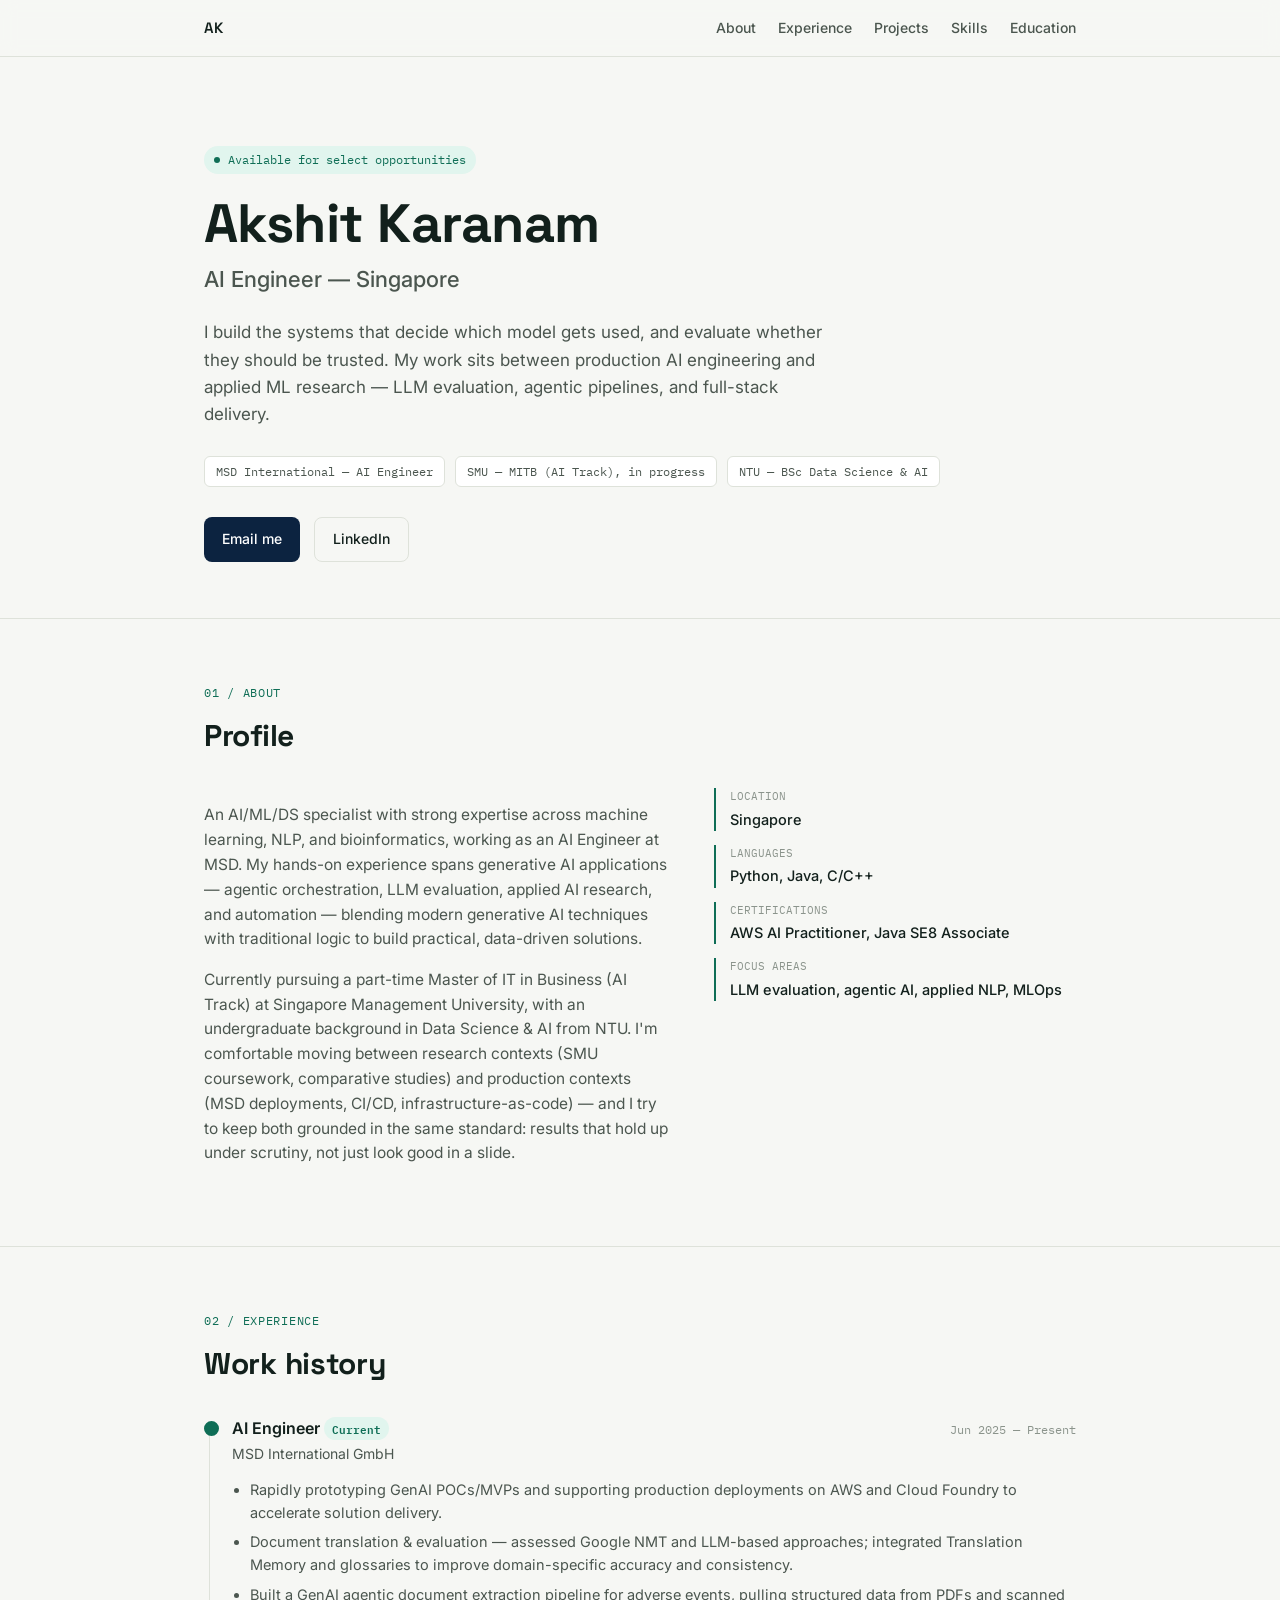
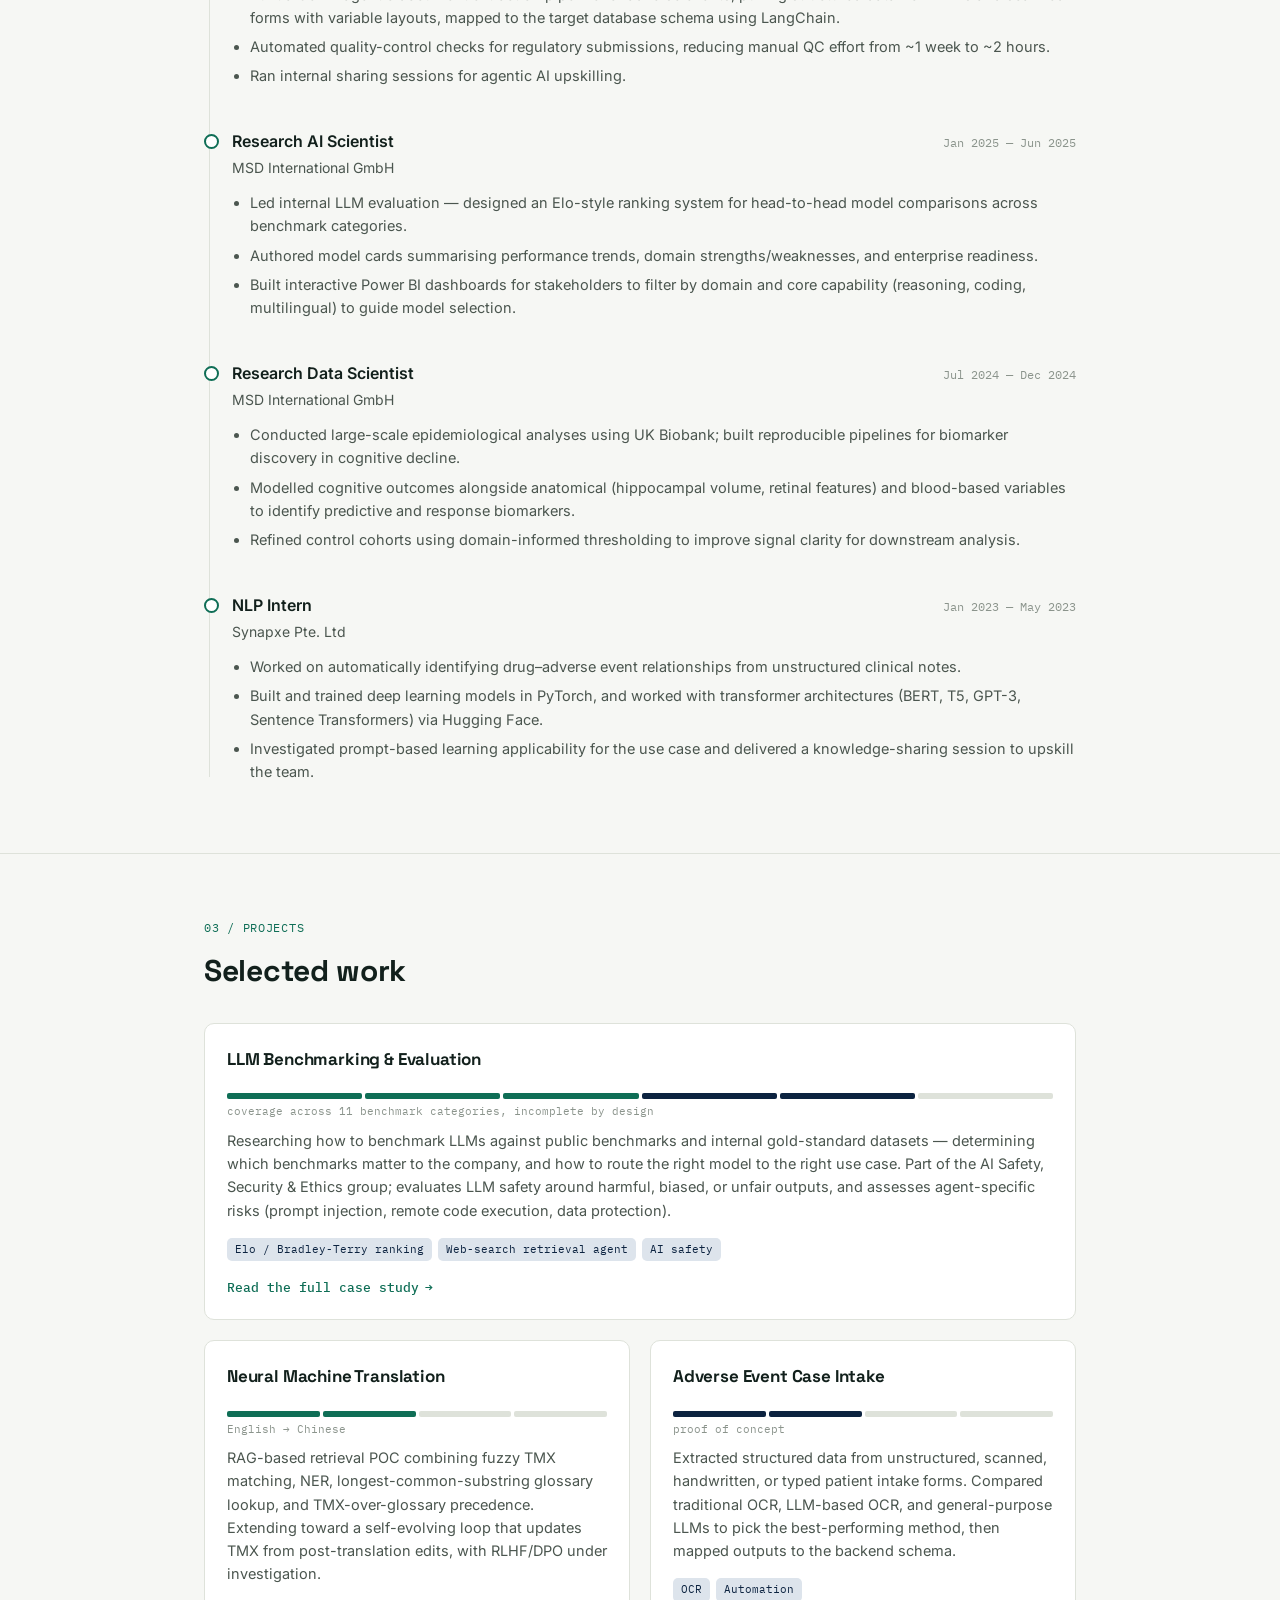
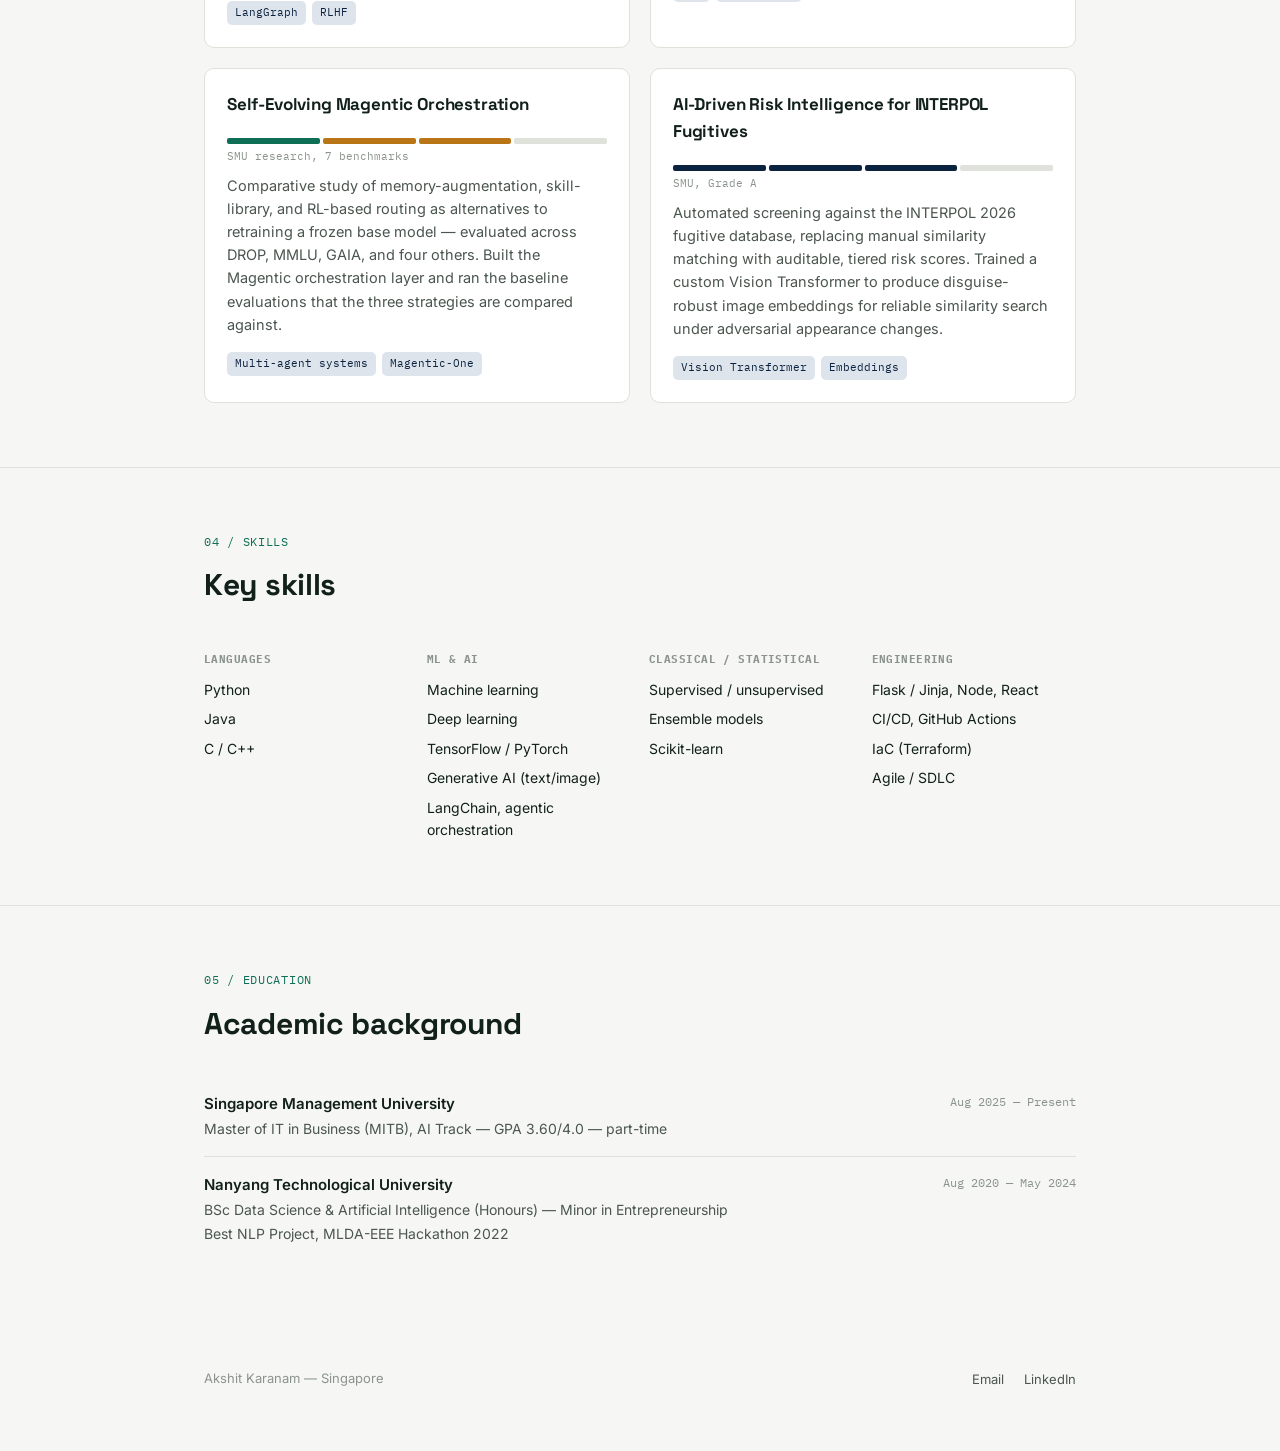
==== index.html @ f37cf17a "Add portfolio site with modular CSS structure Split shared/page-specific styles into css/base.css, c" ====
<!DOCTYPE html>
<html lang="en">
<head>
<meta charset="UTF-8">
<meta name="viewport" content="width=device-width, initial-scale=1.0">
<title>Akshit Karanam — AI Engineer</title>
<link rel="preconnect" href="https://fonts.googleapis.com">
<link rel="preconnect" href="https://fonts.gstatic.com" crossorigin>
<link href="https://fonts.googleapis.com/css2?family=Space+Grotesk:wght@400;500;600;700&family=Inter:wght@400;500;600&family=IBM+Plex+Mono:wght@400;500&display=swap" rel="stylesheet">
<link rel="stylesheet" href="css/base.css">
<link rel="stylesheet" href="css/home.css">
</head>
<body>

<nav>
  <div class="wrap">
    <a class="brand" href="index.html">AK</a>
    <ul class="navlinks">
      <li><a href="#about">About</a></li>
      <li><a href="#experience">Experience</a></li>
      <li><a href="#projects">Projects</a></li>
      <li><a href="#skills">Skills</a></li>
      <li><a href="#education">Education</a></li>
    </ul>
  </div>
</nav>

<header class="hero">
  <div class="wrap">
    <div class="eyebrow"><span class="dot"></span>Available for select opportunities</div>
    <h1 class="name">Akshit Karanam</h1>
    <div class="role">AI Engineer — Singapore</div>
    <p class="thesis">I build the systems that decide which model gets used, and evaluate whether they should be trusted. My work sits between production AI engineering and applied ML research — LLM evaluation, agentic pipelines, and full-stack delivery.</p>
    <div class="hero-meta">
      <span class="chip">MSD International — AI Engineer</span>
      <span class="chip">SMU — MITB (AI Track), in progress</span>
      <span class="chip">NTU — BSc Data Science &amp; AI</span>
    </div>
    <div class="hero-links">
      <a class="btn btn-primary" href="mailto:akshit.karanam99@gmail.com">Email me</a>
      <a class="btn btn-ghost" href="https://linkedin.com/in/akshit-karanam-992b311b0" target="_blank" rel="noopener">LinkedIn</a>
    </div>
  </div>
</header>

<section id="about">
  <div class="wrap">
    <div class="kicker">01 / About</div>
    <h2 class="section-title">Profile</h2>
    <div class="about-grid">
      <div class="about-body">
        <p>An AI/ML/DS specialist with strong expertise across machine learning, NLP, and bioinformatics, working as an AI Engineer at MSD. My hands-on experience spans generative AI applications — agentic orchestration, LLM evaluation, applied AI research, and automation — blending modern generative AI techniques with traditional logic to build practical, data-driven solutions.</p>
        <p>Currently pursuing a part-time Master of IT in Business (AI Track) at Singapore Management University, with an undergraduate background in Data Science &amp; AI from NTU. I'm comfortable moving between research contexts (SMU coursework, comparative studies) and production contexts (MSD deployments, CI/CD, infrastructure-as-code) — and I try to keep both grounded in the same standard: results that hold up under scrutiny, not just look good in a slide.</p>
      </div>
      <div class="fact-list">
        <div class="fact"><div class="k">Location</div><div class="v">Singapore</div></div>
        <div class="fact"><div class="k">Languages</div><div class="v">Python, Java, C/C++</div></div>
        <div class="fact"><div class="k">Certifications</div><div class="v">AWS AI Practitioner, Java SE8 Associate</div></div>
        <div class="fact"><div class="k">Focus areas</div><div class="v">LLM evaluation, agentic AI, applied NLP, MLOps</div></div>
      </div>
    </div>
  </div>
</section>

<section id="experience">
  <div class="wrap">
    <div class="kicker">02 / Experience</div>
    <h2 class="section-title">Work history</h2>
    <div class="timeline">

      <div class="tl-item current">
        <div class="tl-head">
          <div class="tl-role">AI Engineer <span class="badge-current">Current</span></div>
          <div class="tl-date">Jun 2025 — Present</div>
        </div>
        <div class="tl-org">MSD International GmbH</div>
        <ul class="tl-list">
          <li>Rapidly prototyping GenAI POCs/MVPs and supporting production deployments on AWS and Cloud Foundry to accelerate solution delivery.</li>
          <li>Document translation &amp; evaluation — assessed Google NMT and LLM-based approaches; integrated Translation Memory and glossaries to improve domain-specific accuracy and consistency.</li>
          <li>Built a GenAI agentic document extraction pipeline for adverse events, pulling structured data from PDFs and scanned forms with variable layouts, mapped to the target database schema using LangChain.</li>
          <li>Automated quality-control checks for regulatory submissions, reducing manual QC effort from ~1 week to ~2 hours.</li>
          <li>Ran internal sharing sessions for agentic AI upskilling.</li>
        </ul>
      </div>

      <div class="tl-item">
        <div class="tl-head">
          <div class="tl-role">Research AI Scientist</div>
          <div class="tl-date">Jan 2025 — Jun 2025</div>
        </div>
        <div class="tl-org">MSD International GmbH</div>
        <ul class="tl-list">
          <li>Led internal LLM evaluation — designed an Elo-style ranking system for head-to-head model comparisons across benchmark categories.</li>
          <li>Authored model cards summarising performance trends, domain strengths/weaknesses, and enterprise readiness.</li>
          <li>Built interactive Power BI dashboards for stakeholders to filter by domain and core capability (reasoning, coding, multilingual) to guide model selection.</li>
        </ul>
      </div>

      <div class="tl-item">
        <div class="tl-head">
          <div class="tl-role">Research Data Scientist</div>
          <div class="tl-date">Jul 2024 — Dec 2024</div>
        </div>
        <div class="tl-org">MSD International GmbH</div>
        <ul class="tl-list">
          <li>Conducted large-scale epidemiological analyses using UK Biobank; built reproducible pipelines for biomarker discovery in cognitive decline.</li>
          <li>Modelled cognitive outcomes alongside anatomical (hippocampal volume, retinal features) and blood-based variables to identify predictive and response biomarkers.</li>
          <li>Refined control cohorts using domain-informed thresholding to improve signal clarity for downstream analysis.</li>
        </ul>
      </div>

      <div class="tl-item">
        <div class="tl-head">
          <div class="tl-role">NLP Intern</div>
          <div class="tl-date">Jan 2023 — May 2023</div>
        </div>
        <div class="tl-org">Synapxe Pte. Ltd</div>
        <ul class="tl-list">
          <li>Worked on automatically identifying drug–adverse event relationships from unstructured clinical notes.</li>
          <li>Built and trained deep learning models in PyTorch, and worked with transformer architectures (BERT, T5, GPT-3, Sentence Transformers) via Hugging Face.</li>
          <li>Investigated prompt-based learning applicability for the use case and delivered a knowledge-sharing session to upskill the team.</li>
        </ul>
      </div>

    </div>
  </div>
</section>

<section id="projects">
  <div class="wrap">
    <div class="kicker">03 / Projects</div>
    <h2 class="section-title">Selected work</h2>
    <div class="proj-grid">

      <div class="card wide">
        <h3>LLM Benchmarking &amp; Evaluation</h3>
        <div class="cov"><span class="f-teal"></span><span class="f-teal"></span><span class="f-teal"></span><span class="f-navy"></span><span class="f-navy"></span><span></span></div>
        <div class="cov-label">coverage across 11 benchmark categories, incomplete by design</div>
        <p>Researching how to benchmark LLMs against public benchmarks and internal gold-standard datasets — determining which benchmarks matter to the company, and how to route the right model to the right use case. Part of the AI Safety, Security &amp; Ethics group; evaluates LLM safety around harmful, biased, or unfair outputs, and assesses agent-specific risks (prompt injection, remote code execution, data protection).</p>
        <div class="tag-row">
          <span class="tag">Elo / Bradley-Terry ranking</span>
          <span class="tag">Web-search retrieval agent</span>
          <span class="tag">AI safety</span>
        </div>
        <a class="card-link" href="projects/llm-benchmarking-evaluation.html">Read the full case study <span class="arrow">→</span></a>
      </div>

      <div class="card">
        <h3>Neural Machine Translation</h3>
        <div class="cov"><span class="f-teal"></span><span class="f-teal"></span><span></span><span></span></div>
        <div class="cov-label">English → Chinese</div>
        <p>RAG-based retrieval POC combining fuzzy TMX matching, NER, longest-common-substring glossary lookup, and TMX-over-glossary precedence. Extending toward a self-evolving loop that updates TMX from post-translation edits, with RLHF/DPO under investigation.</p>
        <div class="tag-row"><span class="tag">LangGraph</span><span class="tag">RLHF</span></div>
      </div>

      <div class="card">
        <h3>Adverse Event Case Intake</h3>
        <div class="cov"><span class="f-navy"></span><span class="f-navy"></span><span></span><span></span></div>
        <div class="cov-label">proof of concept</div>
        <p>Extracted structured data from unstructured, scanned, handwritten, or typed patient intake forms. Compared traditional OCR, LLM-based OCR, and general-purpose LLMs to pick the best-performing method, then mapped outputs to the backend schema.</p>
        <div class="tag-row"><span class="tag">OCR</span><span class="tag">Automation</span></div>
      </div>

      <div class="card">
        <h3>Self-Evolving Magentic Orchestration</h3>
        <div class="cov"><span class="f-teal"></span><span class="f-amber"></span><span class="f-amber"></span><span></span></div>
        <div class="cov-label">SMU research, 7 benchmarks</div>
        <p>Comparative study of memory-augmentation, skill-library, and RL-based routing as alternatives to retraining a frozen base model — evaluated across DROP, MMLU, GAIA, and four others. Built the Magentic orchestration layer and ran the baseline evaluations that the three strategies are compared against.</p>
        <div class="tag-row"><span class="tag">Multi-agent systems</span><span class="tag">Magentic-One</span></div>
      </div>

      <div class="card">
        <h3>AI-Driven Risk Intelligence for INTERPOL Fugitives</h3>
        <div class="cov"><span class="f-navy"></span><span class="f-navy"></span><span class="f-navy"></span><span></span></div>
        <div class="cov-label">SMU, Grade A</div>
        <p>Automated screening against the INTERPOL 2026 fugitive database, replacing manual similarity matching with auditable, tiered risk scores. Trained a custom Vision Transformer to produce disguise-robust image embeddings for reliable similarity search under adversarial appearance changes.</p>
        <div class="tag-row"><span class="tag">Vision Transformer</span><span class="tag">Embeddings</span></div>
      </div>

    </div>
  </div>
</section>

<section id="skills">
  <div class="wrap">
    <div class="kicker">04 / Skills</div>
    <h2 class="section-title">Key skills</h2>
    <div class="skill-cols">
      <div class="skill-col">
        <h4>Languages</h4>
        <ul><li>Python</li><li>Java</li><li>C / C++</li></ul>
      </div>
      <div class="skill-col">
        <h4>ML &amp; AI</h4>
        <ul><li>Machine learning</li><li>Deep learning</li><li>TensorFlow / PyTorch</li><li>Generative AI (text/image)</li><li>LangChain, agentic orchestration</li></ul>
      </div>
      <div class="skill-col">
        <h4>Classical / statistical</h4>
        <ul><li>Supervised / unsupervised</li><li>Ensemble models</li><li>Scikit-learn</li></ul>
      </div>
      <div class="skill-col">
        <h4>Engineering</h4>
        <ul><li>Flask / Jinja, Node, React</li><li>CI/CD, GitHub Actions</li><li>IaC (Terraform)</li><li>Agile / SDLC</li></ul>
      </div>
    </div>
  </div>
</section>

<section id="education">
  <div class="wrap">
    <div class="kicker">05 / Education</div>
    <h2 class="section-title">Academic background</h2>
    <div class="edu-item">
      <div>
        <div class="edu-name">Singapore Management University</div>
        <div class="edu-sub">Master of IT in Business (MITB), AI Track — GPA 3.60/4.0 — part-time</div>
      </div>
      <div class="edu-date">Aug 2025 — Present</div>
    </div>
    <div class="edu-item">
      <div>
        <div class="edu-name">Nanyang Technological University</div>
        <div class="edu-sub">BSc Data Science &amp; Artificial Intelligence (Honours) — Minor in Entrepreneurship</div>
        <div class="edu-sub">Best NLP Project, MLDA-EEE Hackathon 2022</div>
      </div>
      <div class="edu-date">Aug 2020 — May 2024</div>
    </div>
  </div>
</section>

<footer>
  <div class="wrap">
    <p>Akshit Karanam — Singapore</p>
    <div>
      <a href="mailto:akshit.karanam99@gmail.com">Email</a>
      <a href="https://linkedin.com/in/akshit-karanam-992b311b0" target="_blank" rel="noopener">LinkedIn</a>
    </div>
  </div>
</footer>

</body>
</html>
---- css/base.css ----
/* Design tokens + primitives shared by every page. Page-specific layout
   (hero, timeline, project sections, etc.) lives in home.css / project.css. */

:root{
  --bg:#F6F7F4;
  --surface:#FFFFFF;
  --ink:#12201C;
  --ink-soft:#4B564F;
  --ink-faint:#8B948C;
  --line:#DEE2DA;
  --teal:#0F6E56;
  --teal-dim:#E1F5EE;
  --navy:#0C2340;
  --navy-dim:#DDE4EC;
  --amber:#BA7517;
  --amber-dim:#FAEEDA;
  --coral:#D85A30;
  --radius:10px;
  --maxw:920px;
}

*{box-sizing:border-box;}
html{scroll-behavior:smooth;}
body{
  margin:0;
  background:var(--bg);
  color:var(--ink);
  font-family:'Inter',sans-serif;
  font-size:16px;
  line-height:1.6;
  -webkit-font-smoothing:antialiased;
}
a{color:var(--teal);}
h1,h2,h3{font-family:'Space Grotesk',sans-serif;margin:0;letter-spacing:-0.01em;}
.mono{font-family:'IBM Plex Mono',monospace;}
.wrap{max-width:var(--maxw);margin:0 auto;padding:0 24px;}

/* NAV (shared chrome; page-specific nav content sits in home.css/project.css) */
nav{
  position:sticky;top:0;z-index:20;
  background:rgba(246,247,244,0.88);
  backdrop-filter:blur(8px);
  border-bottom:1px solid var(--line);
}
nav .wrap{display:flex;align-items:center;justify-content:space-between;height:56px;}
nav .brand{font-family:'Space Grotesk';font-weight:600;font-size:15px;text-decoration:none;color:var(--ink);}

.chip{
  font-family:'IBM Plex Mono';font-size:12px;color:var(--ink-soft);
  border:1px solid var(--line);padding:5px 11px;border-radius:6px;background:var(--surface);
}

/* SIGNATURE: coverage bar, used on the home project cards and case-study heroes */
.cov{display:flex;gap:3px;margin:14px 0 4px;}
.cov span{height:6px;flex:1;border-radius:2px;background:var(--line);}
.cov span.f-teal{background:var(--teal);}
.cov span.f-navy{background:var(--navy);}
.cov span.f-amber{background:var(--amber);}
.cov-label{font-family:'IBM Plex Mono';font-size:11px;color:var(--ink-faint);}

.kicker{
  font-family:'IBM Plex Mono';font-size:12px;color:var(--teal);
  text-transform:uppercase;letter-spacing:0.06em;margin-bottom:10px;
  display:flex;align-items:center;gap:8px;
}
.kicker .dot{width:6px;height:6px;border-radius:50%;background:var(--teal);}

section{padding:64px 0;border-top:1px solid var(--line);scroll-margin-top:70px;}
h2.section-title{font-size:clamp(24px,3.4vw,30px);margin-bottom:28px;}

.tag-row{display:flex;flex-wrap:wrap;gap:6px;margin-top:16px;}
.tag{
  font-family:'IBM Plex Mono';font-size:11px;color:var(--navy);background:var(--navy-dim);
  padding:3px 8px;border-radius:5px;
}

footer{padding:40px 0 60px;}
footer .wrap{display:flex;justify-content:space-between;align-items:center;flex-wrap:wrap;gap:12px;}
footer p{color:var(--ink-faint);font-size:13px;margin:0;}
footer a{color:var(--ink-soft);text-decoration:none;font-size:13px;}
footer a:hover{color:var(--teal);}
---- css/home.css ----
/* Home page only. Shared tokens/primitives (nav chrome, .cov, .kicker,
   .tag, section, footer) live in base.css. */

nav ul{list-style:none;display:flex;gap:22px;margin:0;padding:0;}
nav a{color:var(--ink-soft);text-decoration:none;font-size:14px;font-weight:500;}
nav a:hover{color:var(--teal);}
nav .navlinks{display:flex;}
@media (max-width:640px){ nav .navlinks{display:none;} }

/* HERO */
header.hero{padding:88px 0 56px;}
.eyebrow{
  display:inline-flex;align-items:center;gap:8px;
  font-family:'IBM Plex Mono';font-size:12px;color:var(--teal);
  background:var(--teal-dim);padding:4px 10px;border-radius:20px;
  margin-bottom:22px;
}
.eyebrow .dot{width:6px;height:6px;border-radius:50%;background:var(--teal);}
h1.name{font-size:clamp(36px,6vw,54px);font-weight:700;line-height:1.05;}
.role{font-size:clamp(18px,2.4vw,22px);color:var(--ink-soft);font-weight:500;margin-top:10px;}
.thesis{max-width:640px;font-size:17px;color:var(--ink-soft);margin-top:22px;}
.hero-meta{display:flex;flex-wrap:wrap;gap:10px;margin-top:28px;}
.hero-links{margin-top:30px;display:flex;gap:14px;flex-wrap:wrap;}
.btn{
  font-size:14px;font-weight:500;text-decoration:none;
  padding:10px 18px;border-radius:8px;display:inline-flex;align-items:center;gap:6px;
}
.btn-primary{background:var(--navy);color:#fff;}
.btn-primary:hover{background:#08182b;}
.btn-ghost{border:1px solid var(--line);color:var(--ink);}
.btn-ghost:hover{border-color:var(--teal);color:var(--teal);}

/* ABOUT */
.about-grid{display:grid;grid-template-columns:1.3fr 1fr;gap:40px;}
@media (max-width:720px){ .about-grid{grid-template-columns:1fr;} }
.about-body p{color:var(--ink-soft);font-size:15.5px;}
.fact-list{display:flex;flex-direction:column;gap:14px;}
.fact{border-left:2px solid var(--teal);padding-left:14px;}
.fact .k{font-family:'IBM Plex Mono';font-size:11px;color:var(--ink-faint);text-transform:uppercase;}
.fact .v{font-size:14.5px;font-weight:500;margin-top:2px;}

/* EXPERIENCE TIMELINE */
.timeline{position:relative;padding-left:28px;}
.timeline::before{
  content:'';position:absolute;left:5px;top:6px;bottom:6px;width:1px;background:var(--line);
}
.tl-item{position:relative;padding-bottom:36px;}
.tl-item:last-child{padding-bottom:0;}
.tl-item::before{
  content:'';position:absolute;left:-28px;top:5px;width:11px;height:11px;border-radius:50%;
  background:var(--surface);border:2px solid var(--teal);
}
.tl-item.current::before{background:var(--teal);}
.tl-head{display:flex;justify-content:space-between;align-items:baseline;flex-wrap:wrap;gap:8px;}
.tl-role{font-weight:600;font-size:16px;}
.tl-date{font-family:'IBM Plex Mono';font-size:12px;color:var(--ink-faint);}
.tl-org{color:var(--ink-soft);font-size:14px;margin-top:2px;}
.tl-list{margin:12px 0 0;padding-left:18px;color:var(--ink-soft);font-size:14.5px;}
.tl-list li{margin-bottom:6px;}
.badge-current{
  font-family:'IBM Plex Mono';font-size:10.5px;color:var(--teal);background:var(--teal-dim);
  padding:2px 8px;border-radius:12px;
}

/* PROJECTS */
.proj-grid{display:grid;grid-template-columns:1fr 1fr;gap:20px;}
@media (max-width:720px){ .proj-grid{grid-template-columns:1fr;} }
.card{
  background:var(--surface);border:1px solid var(--line);border-radius:var(--radius);
  padding:22px;display:flex;flex-direction:column;
}
.card.wide{grid-column:1 / -1;}
.card h3{font-size:17px;margin-bottom:6px;}
.card p{color:var(--ink-soft);font-size:14.5px;margin:8px 0 0;}
.card-link{
  margin-top:16px;display:inline-flex;align-items:center;gap:6px;
  font-family:'IBM Plex Mono';font-size:12.5px;font-weight:500;color:var(--teal);text-decoration:none;
}
.card-link:hover{text-decoration:underline;}
.card-link .arrow{transition:transform .15s ease;}
.card-link:hover .arrow{transform:translateX(3px);}

/* SKILLS */
.skill-cols{display:grid;grid-template-columns:repeat(4,1fr);gap:18px;}
@media (max-width:720px){ .skill-cols{grid-template-columns:repeat(2,1fr);} }
.skill-col h4{
  font-family:'IBM Plex Mono';font-size:11px;color:var(--ink-faint);text-transform:uppercase;
  margin-bottom:10px;letter-spacing:0.04em;
}
.skill-col ul{list-style:none;margin:0;padding:0;display:flex;flex-direction:column;gap:7px;}
.skill-col li{font-size:14px;}

/* EDUCATION */
.edu-item{display:flex;justify-content:space-between;flex-wrap:wrap;gap:6px;padding:16px 0;border-bottom:1px solid var(--line);}
.edu-item:last-child{border-bottom:none;}
.edu-name{font-weight:600;font-size:15px;}
.edu-sub{color:var(--ink-soft);font-size:14px;margin-top:2px;}
.edu-date{font-family:'IBM Plex Mono';font-size:12px;color:var(--ink-faint);white-space:nowrap;}

/* FOOTER (home has multiple links, so space them out) */
footer a{margin-left:16px;}
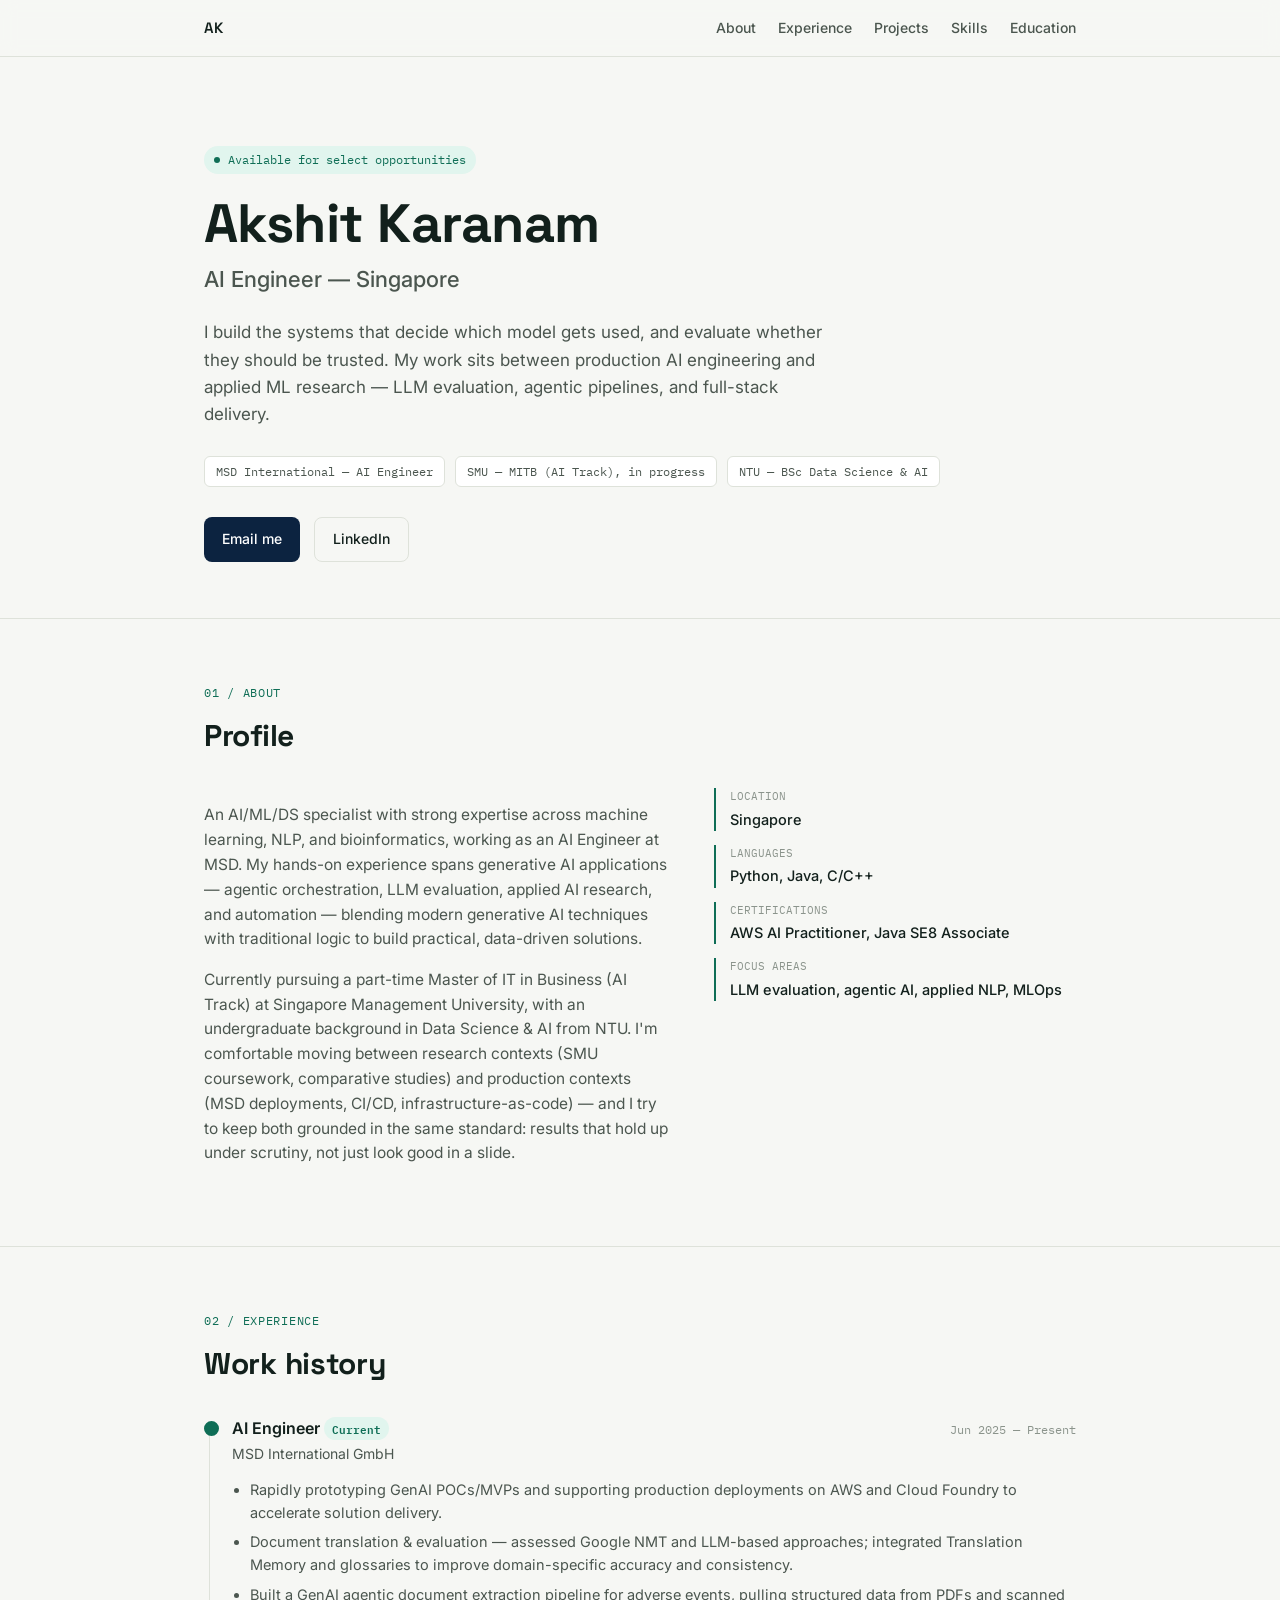
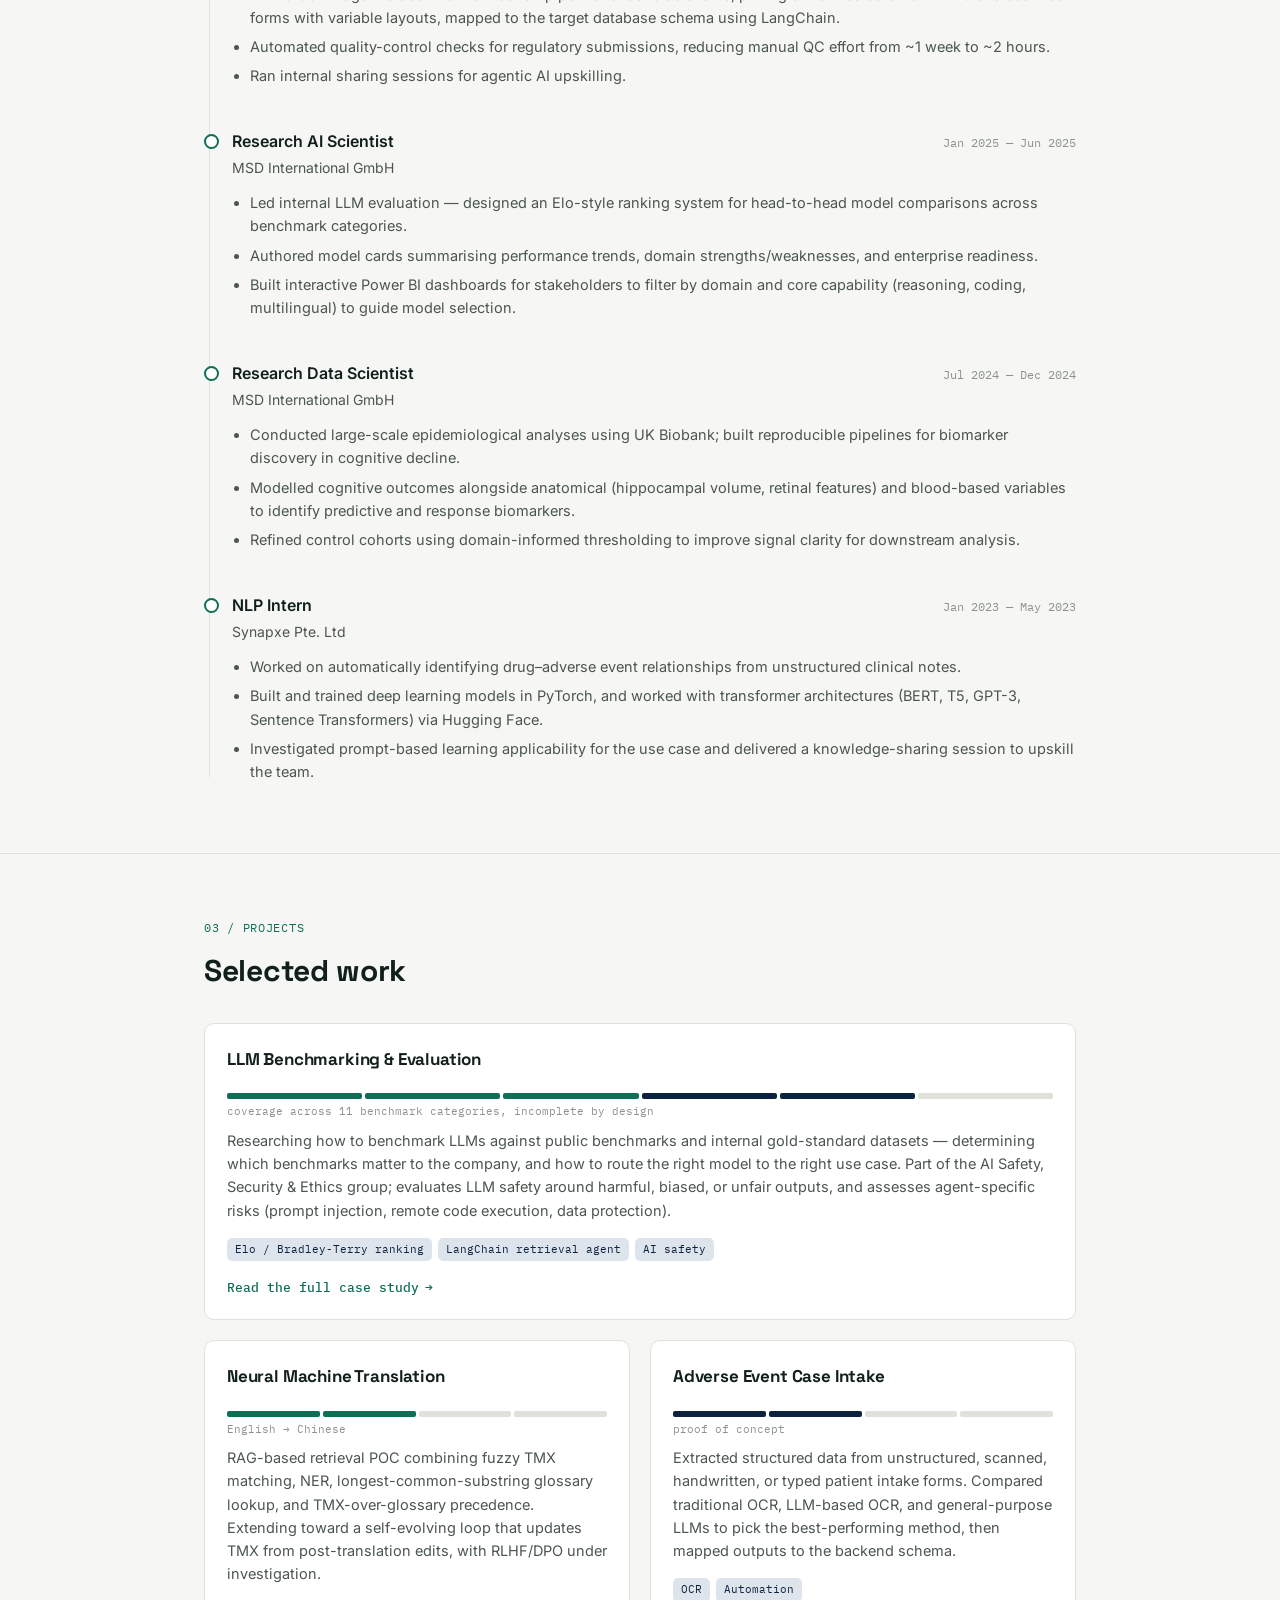
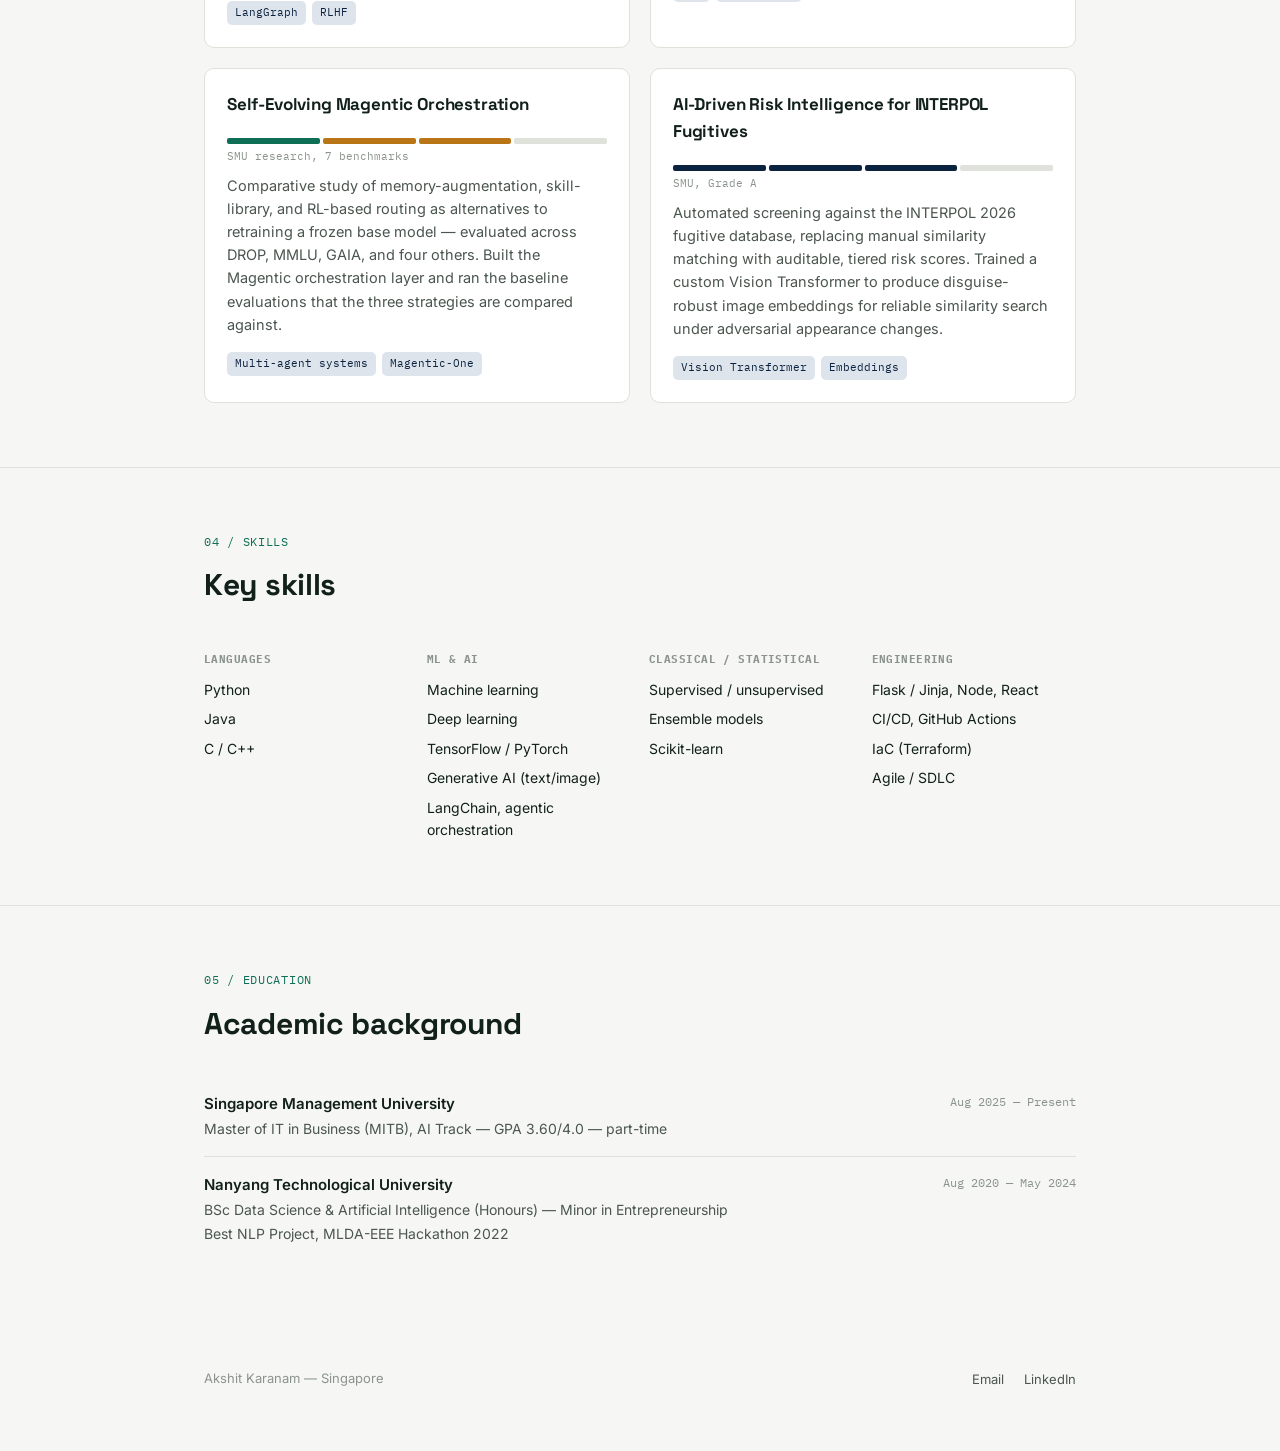
==== commit 543f69fb: "enahnced llm eval" ====
--- a/index.html
+++ b/index.html
@@ -139,7 +139,7 @@
         <p>Researching how to benchmark LLMs against public benchmarks and internal gold-standard datasets — determining which benchmarks matter to the company, and how to route the right model to the right use case. Part of the AI Safety, Security &amp; Ethics group; evaluates LLM safety around harmful, biased, or unfair outputs, and assesses agent-specific risks (prompt injection, remote code execution, data protection).</p>
         <div class="tag-row">
           <span class="tag">Elo / Bradley-Terry ranking</span>
-          <span class="tag">Web-search retrieval agent</span>
+          <span class="tag">LangChain retrieval agent</span>
           <span class="tag">AI safety</span>
         </div>
         <a class="card-link" href="projects/llm-benchmarking-evaluation.html">Read the full case study <span class="arrow">→</span></a>
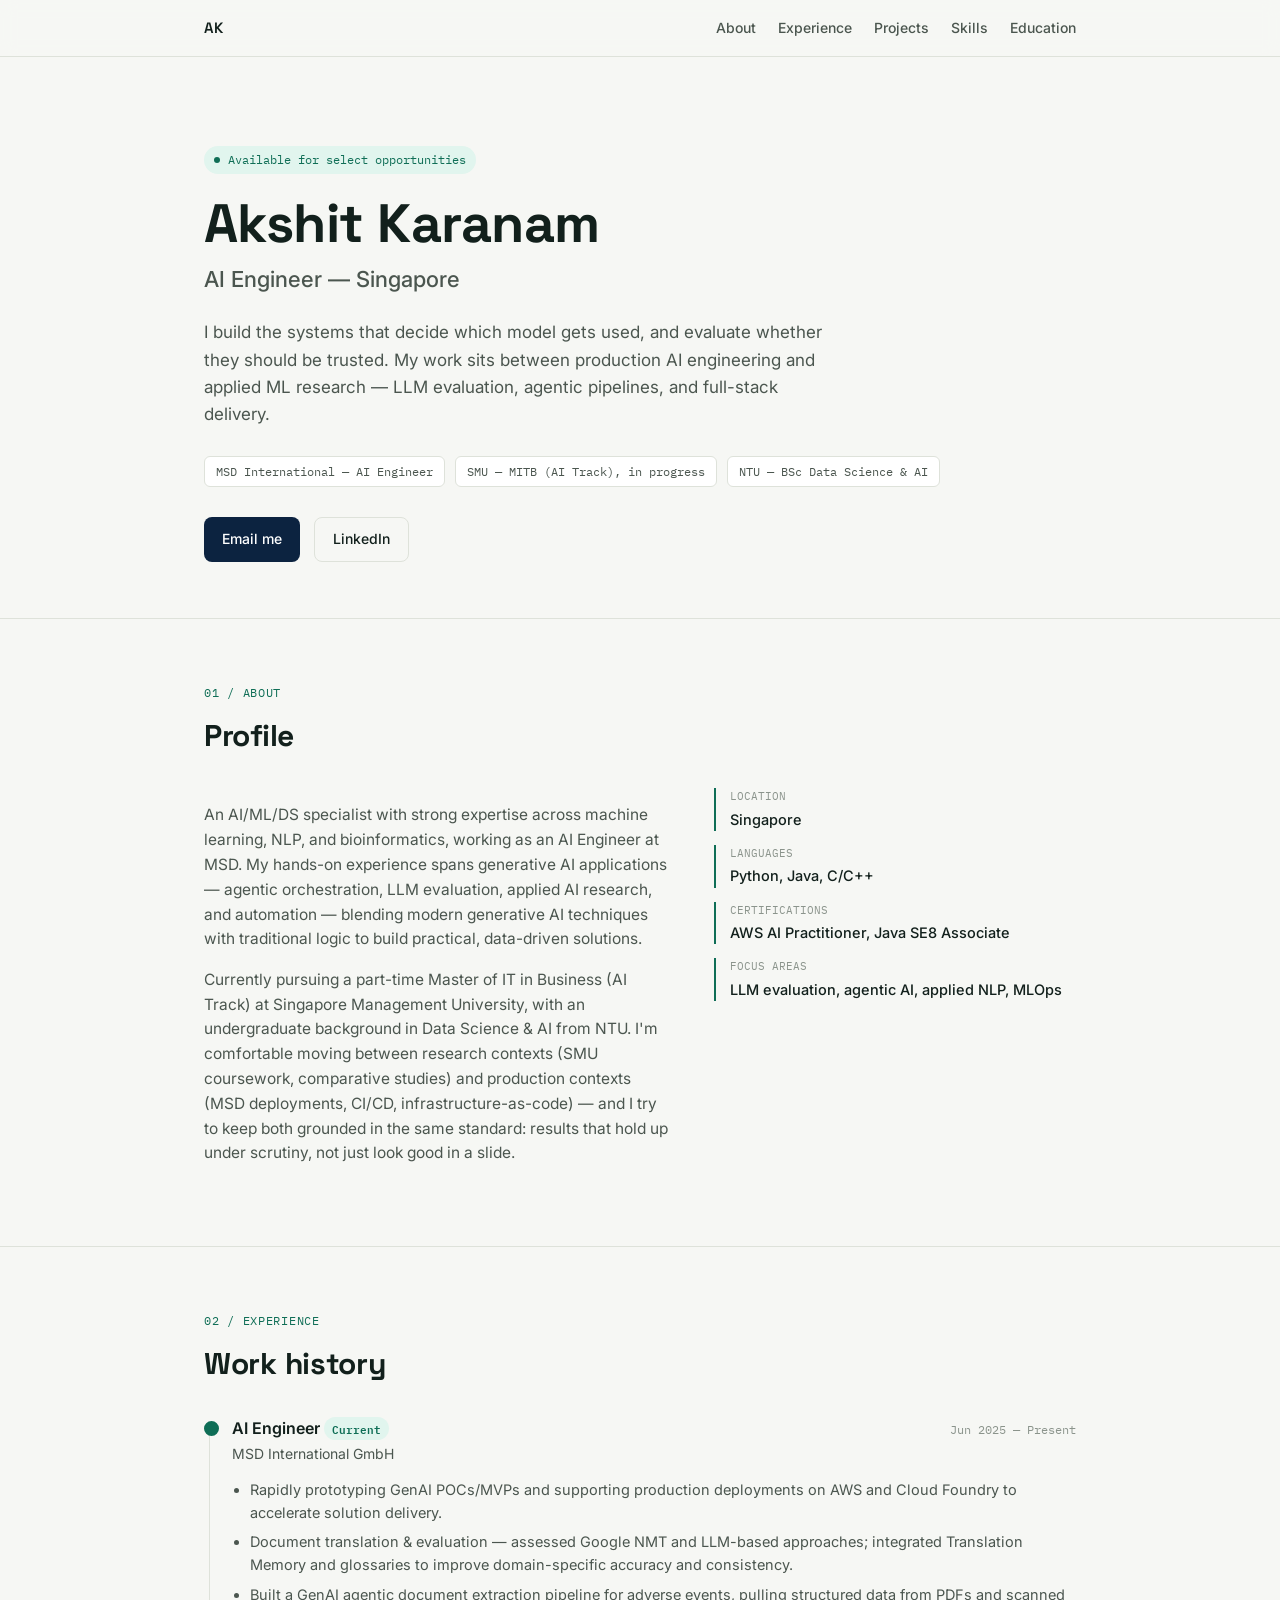
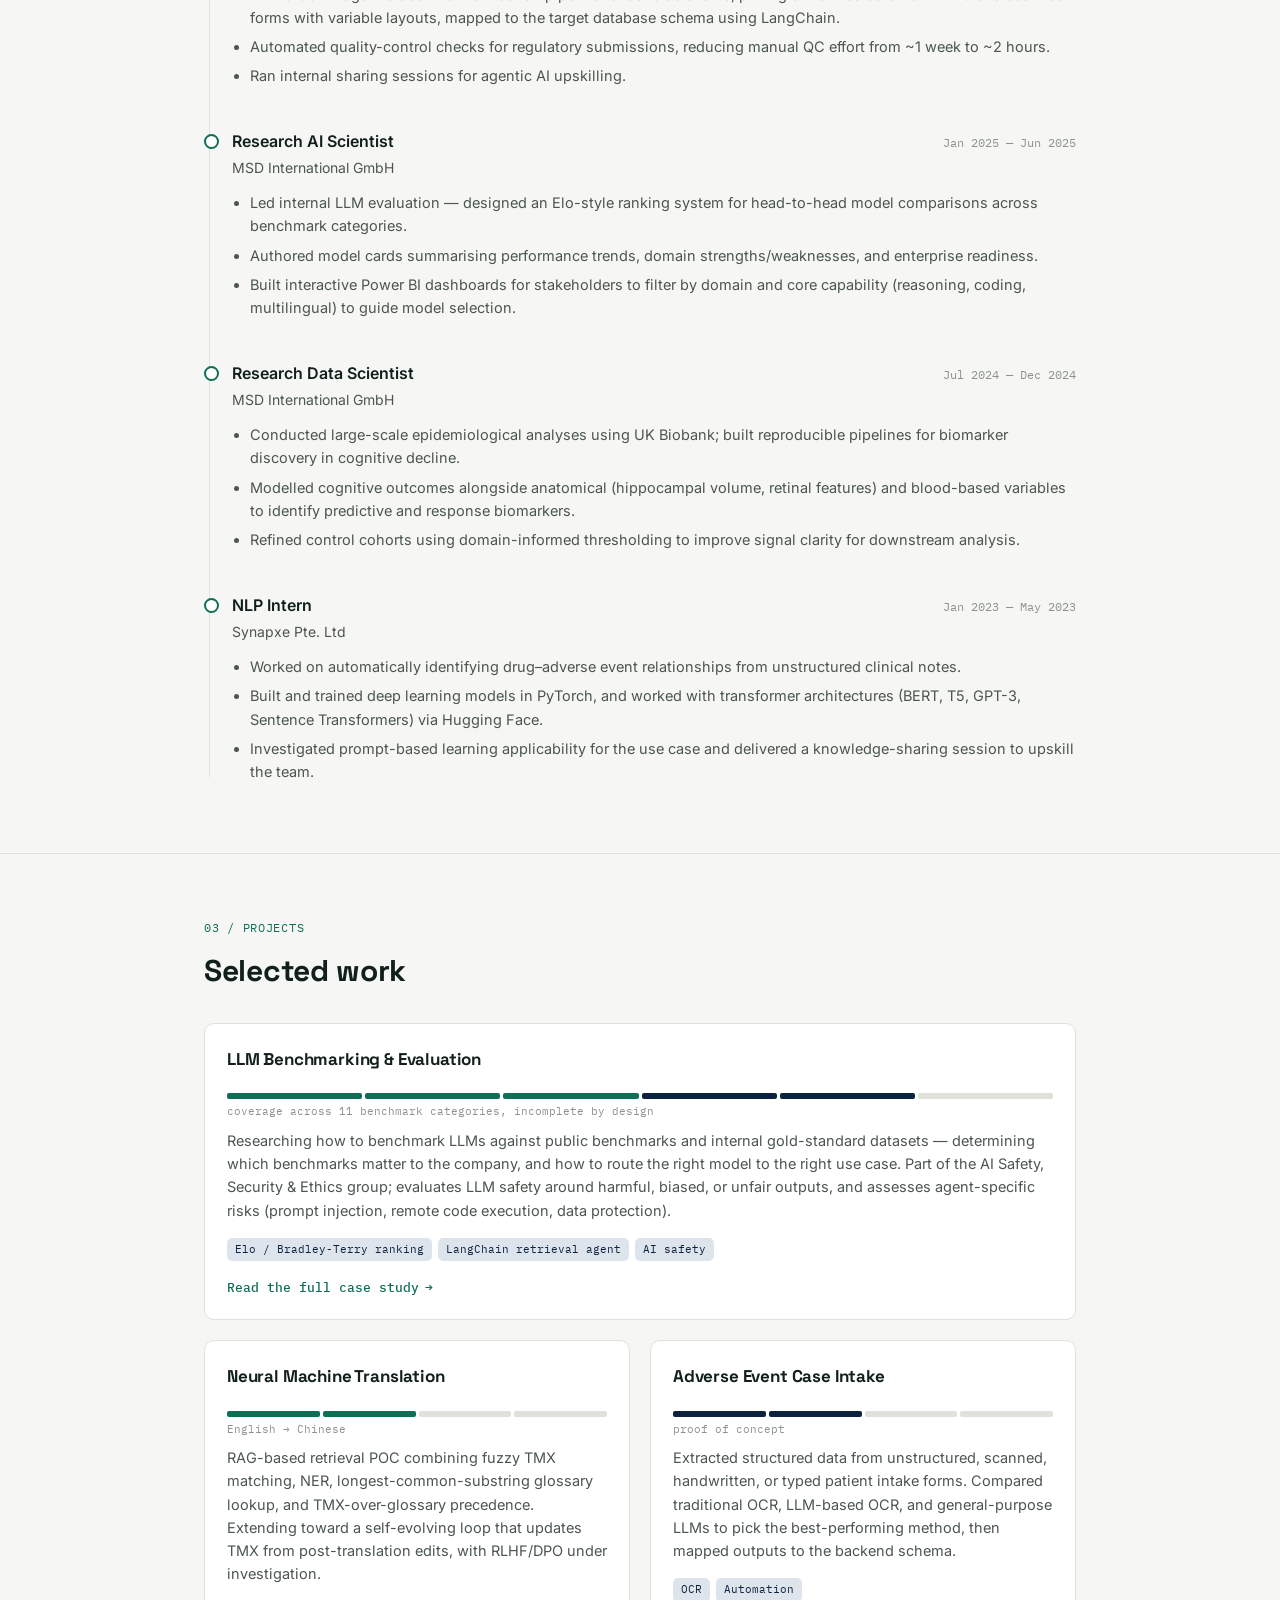
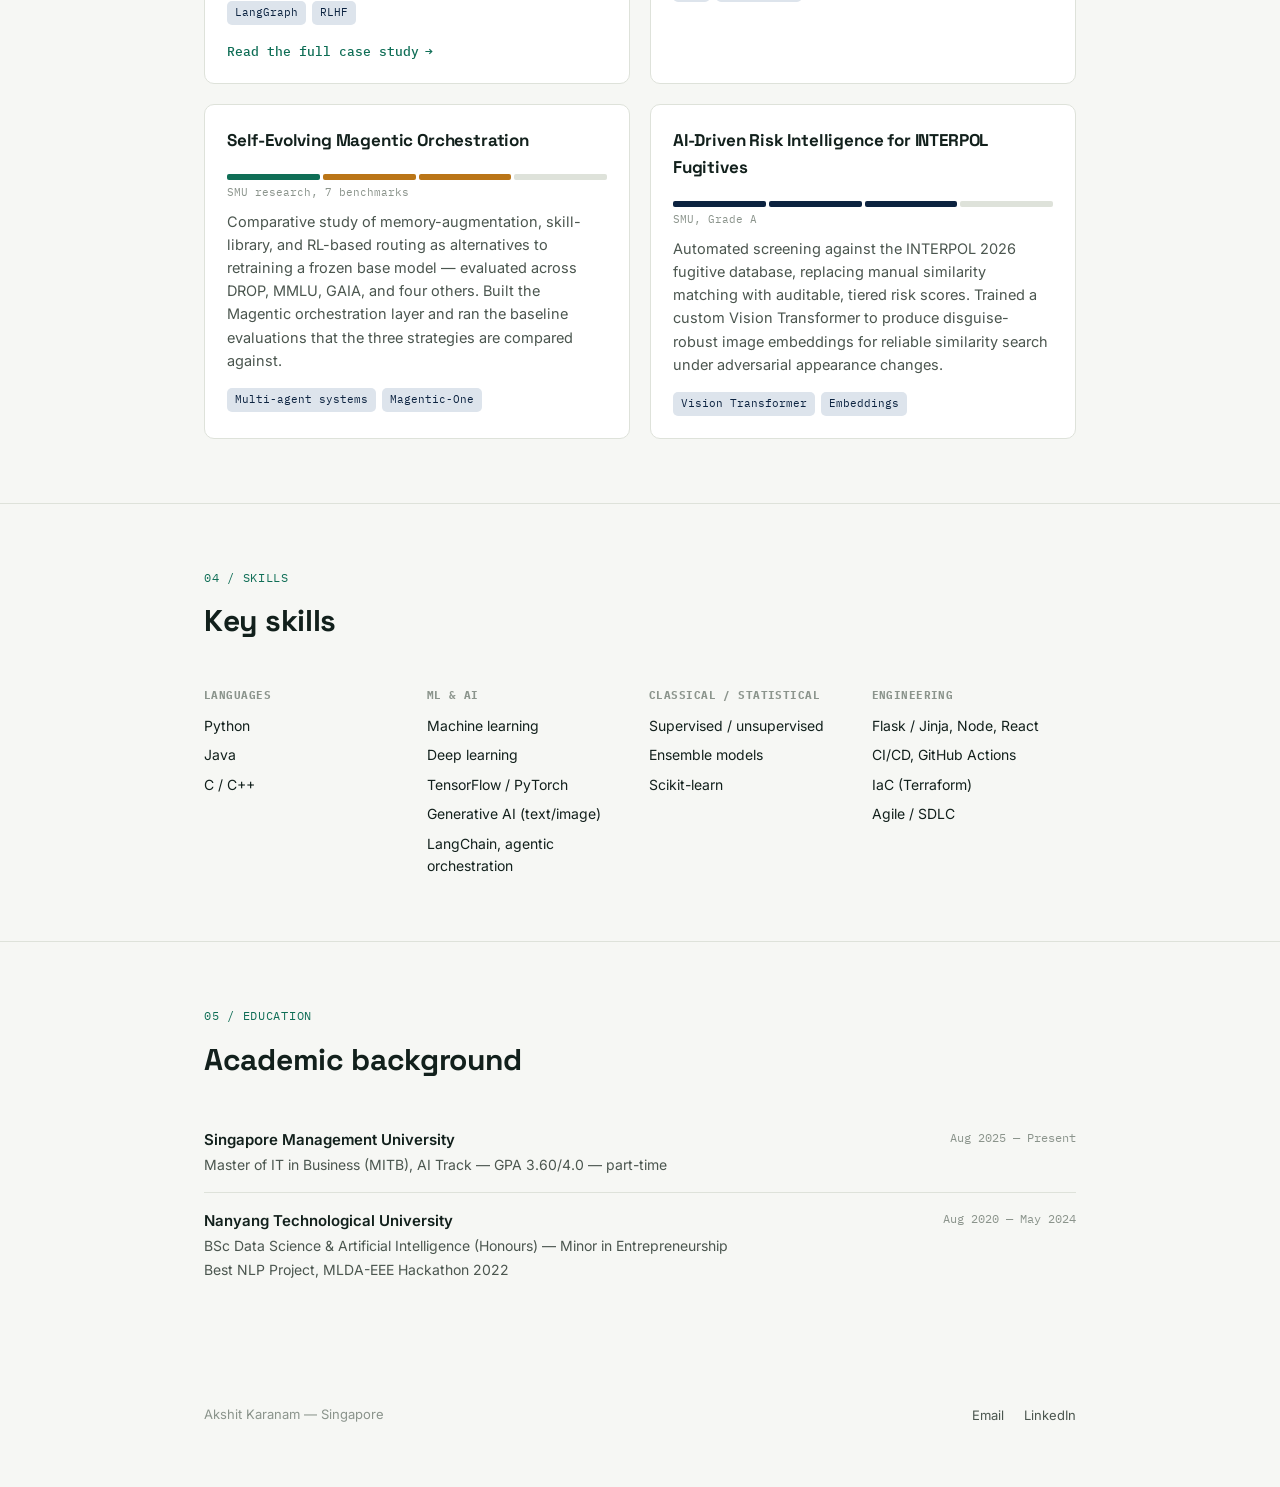
==== commit affce1c6: "added neural machine transaltion" ====
--- a/index.html
+++ b/index.html
@@ -151,6 +151,7 @@
         <div class="cov-label">English → Chinese</div>
         <p>RAG-based retrieval POC combining fuzzy TMX matching, NER, longest-common-substring glossary lookup, and TMX-over-glossary precedence. Extending toward a self-evolving loop that updates TMX from post-translation edits, with RLHF/DPO under investigation.</p>
         <div class="tag-row"><span class="tag">LangGraph</span><span class="tag">RLHF</span></div>
+        <a class="card-link" href="projects/neural-machine-translation.html">Read the full case study <span class="arrow">→</span></a>
       </div>
 
       <div class="card">
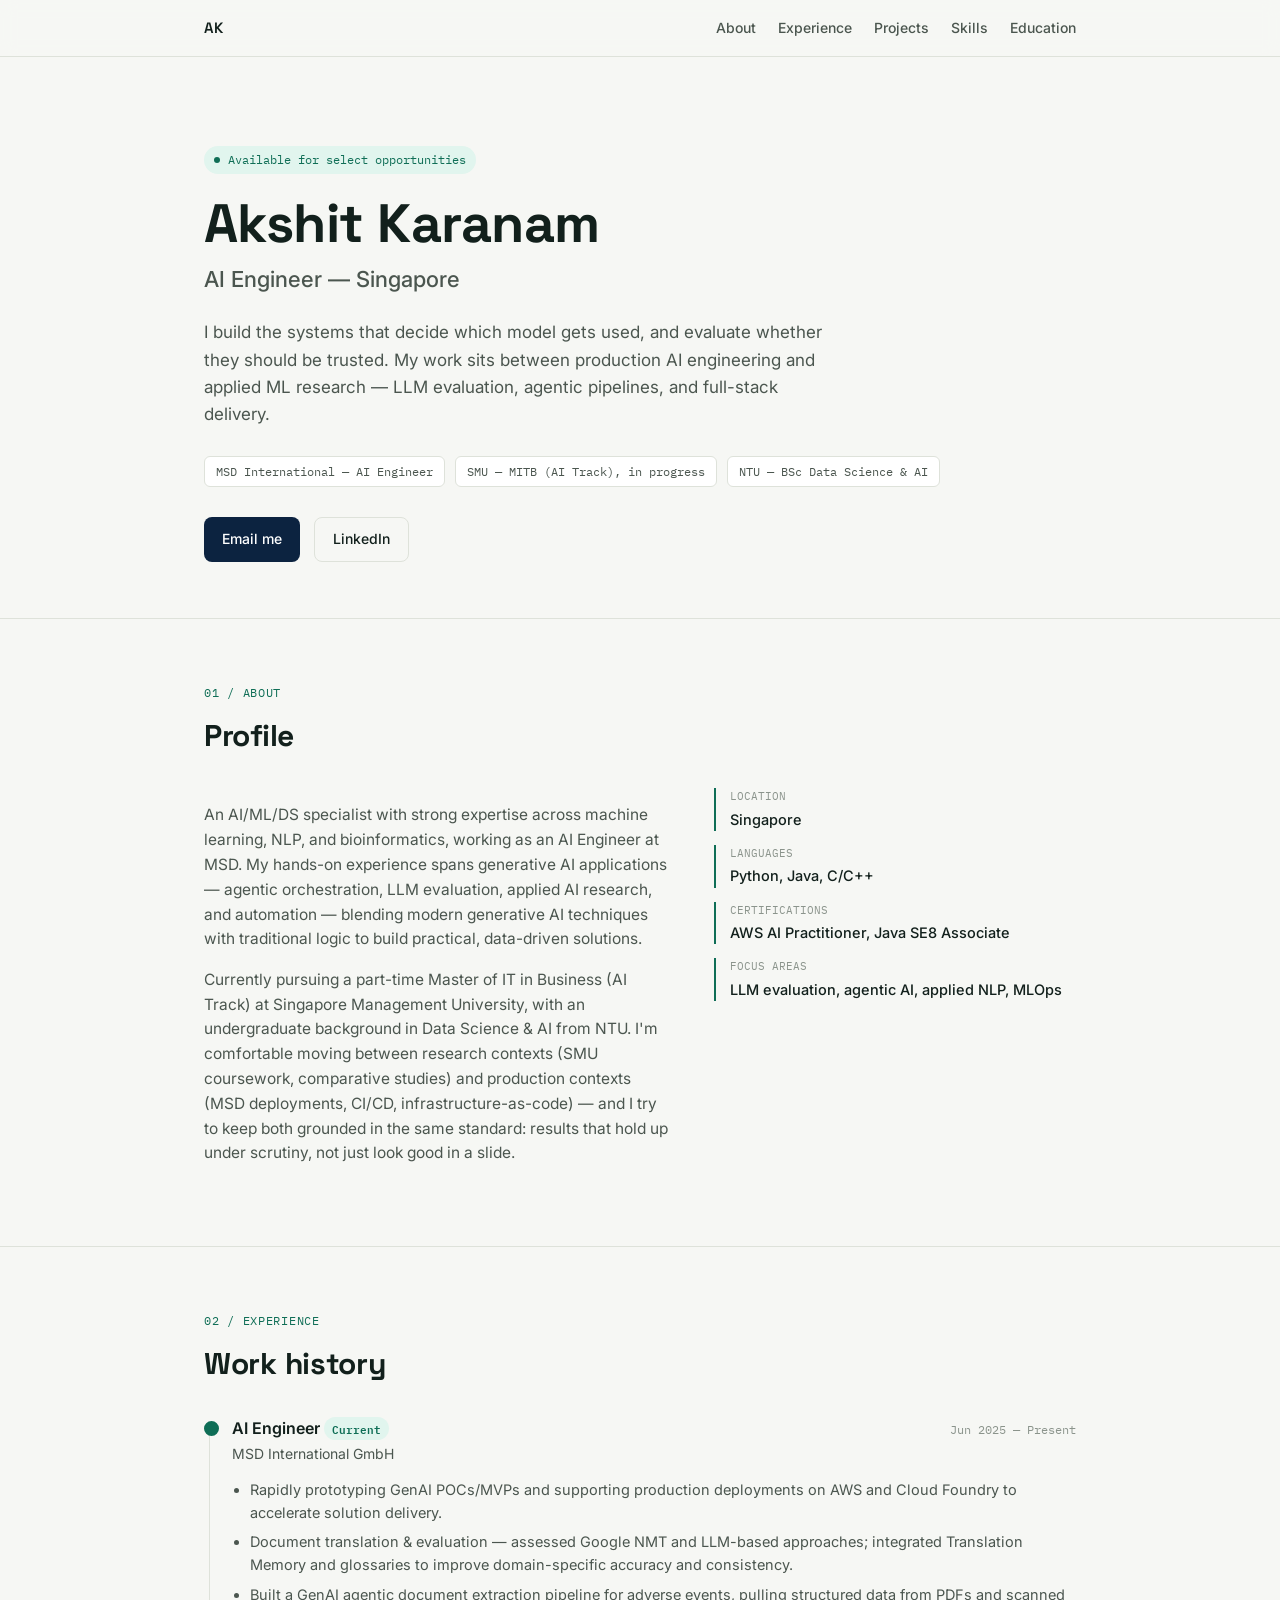
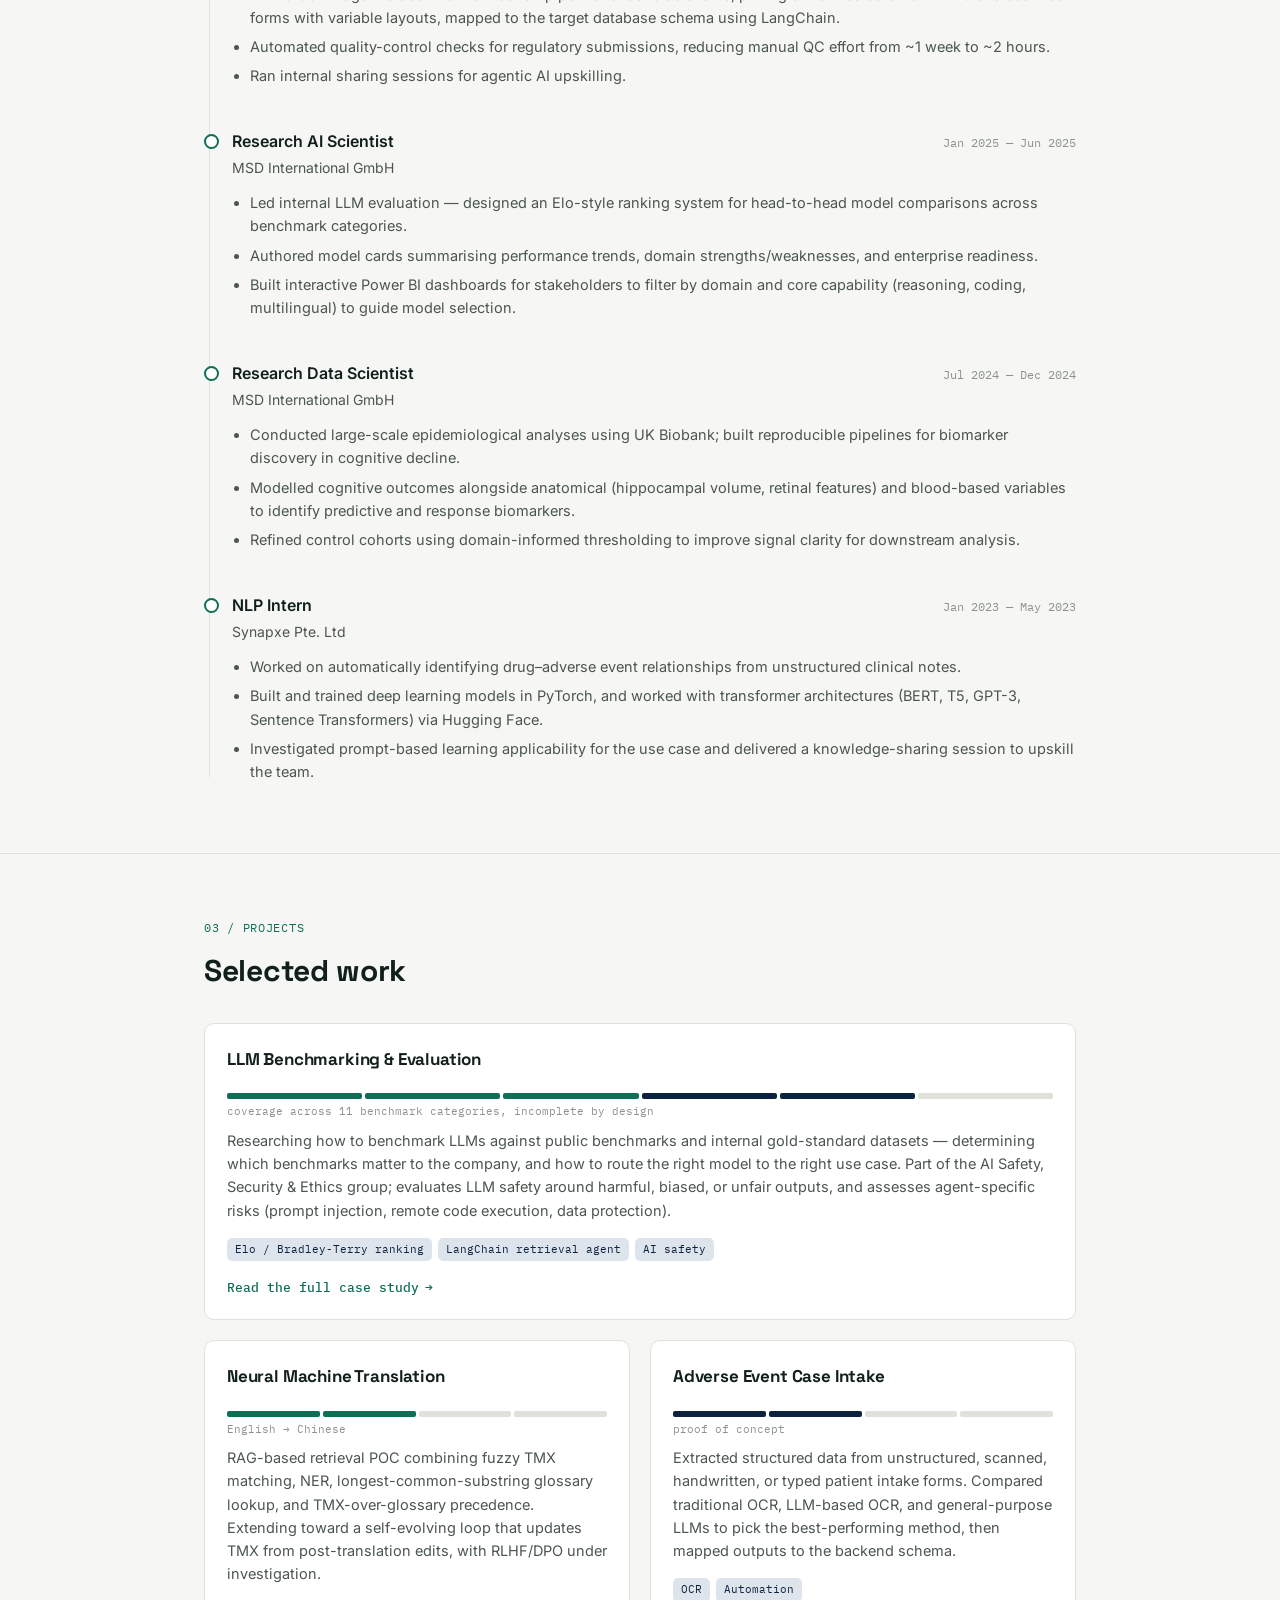
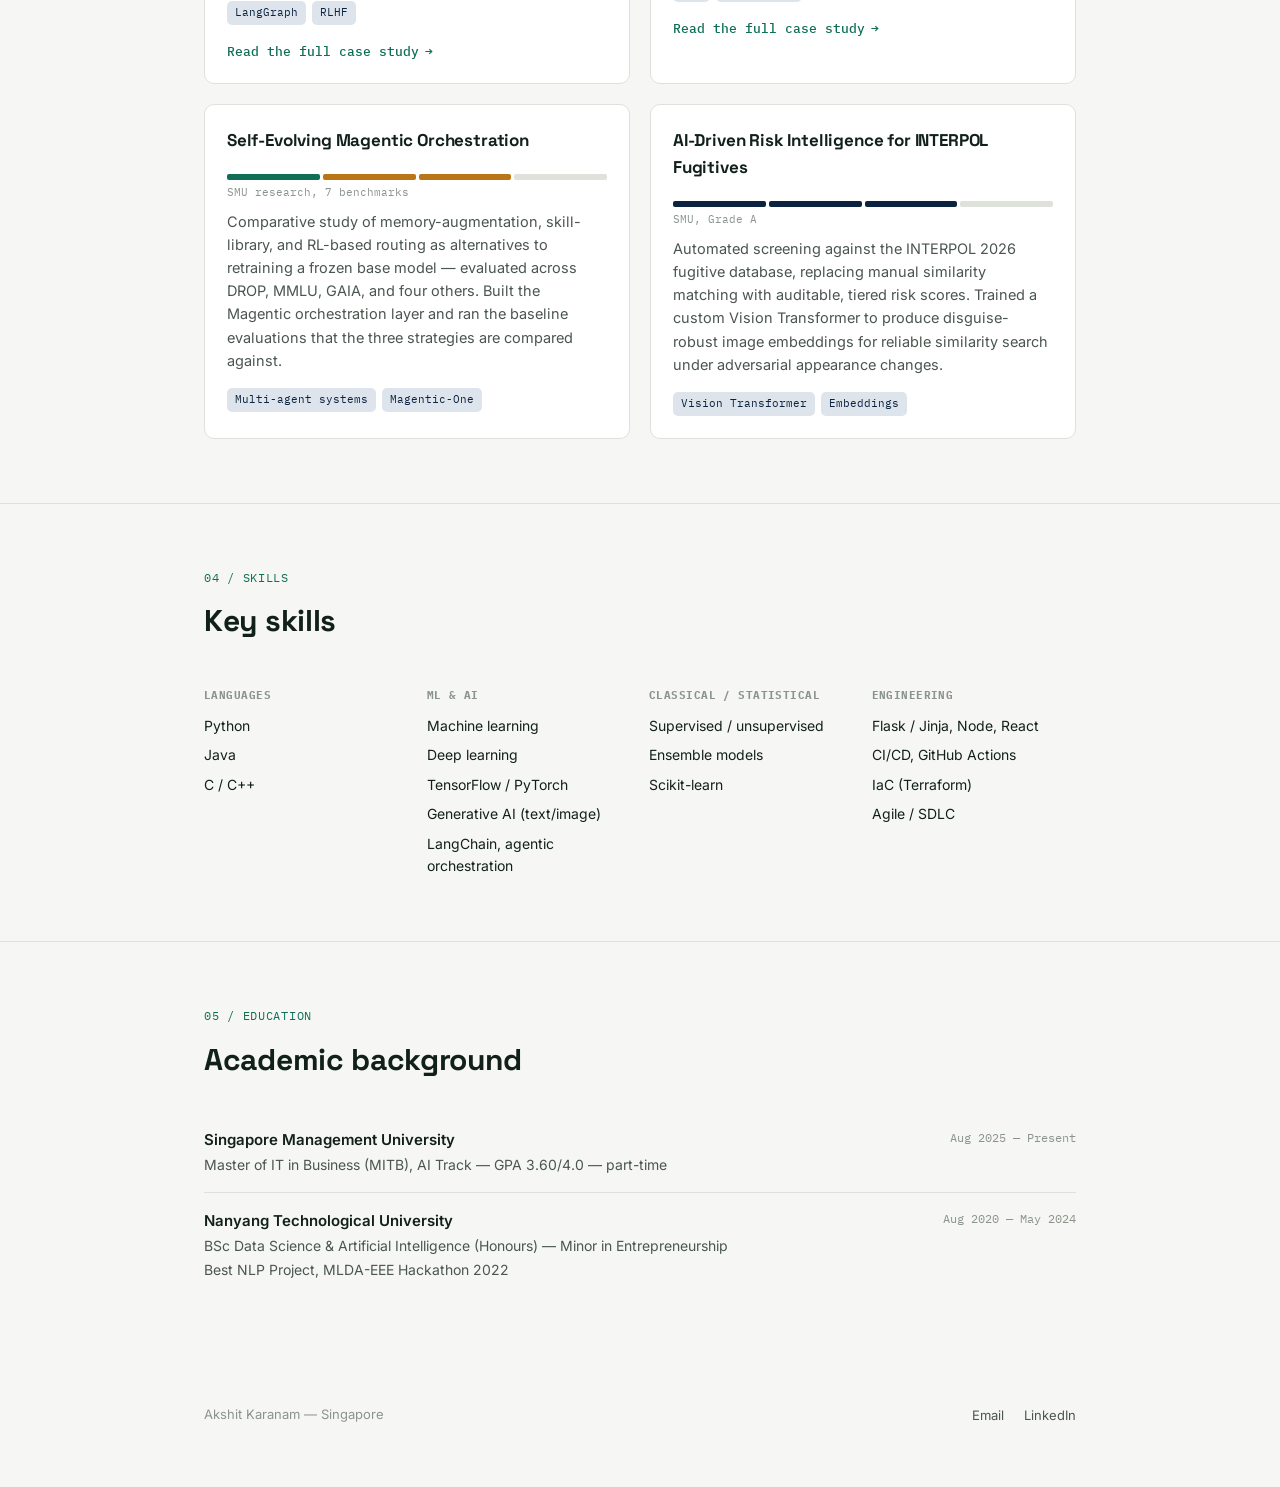
==== commit 2cbda207: "ae extraction" ====
--- a/index.html
+++ b/index.html
@@ -160,6 +160,7 @@
         <div class="cov-label">proof of concept</div>
         <p>Extracted structured data from unstructured, scanned, handwritten, or typed patient intake forms. Compared traditional OCR, LLM-based OCR, and general-purpose LLMs to pick the best-performing method, then mapped outputs to the backend schema.</p>
         <div class="tag-row"><span class="tag">OCR</span><span class="tag">Automation</span></div>
+        <a class="card-link" href="projects/adverse-event-case-intake.html">Read the full case study <span class="arrow">→</span></a>
       </div>
 
       <div class="card">
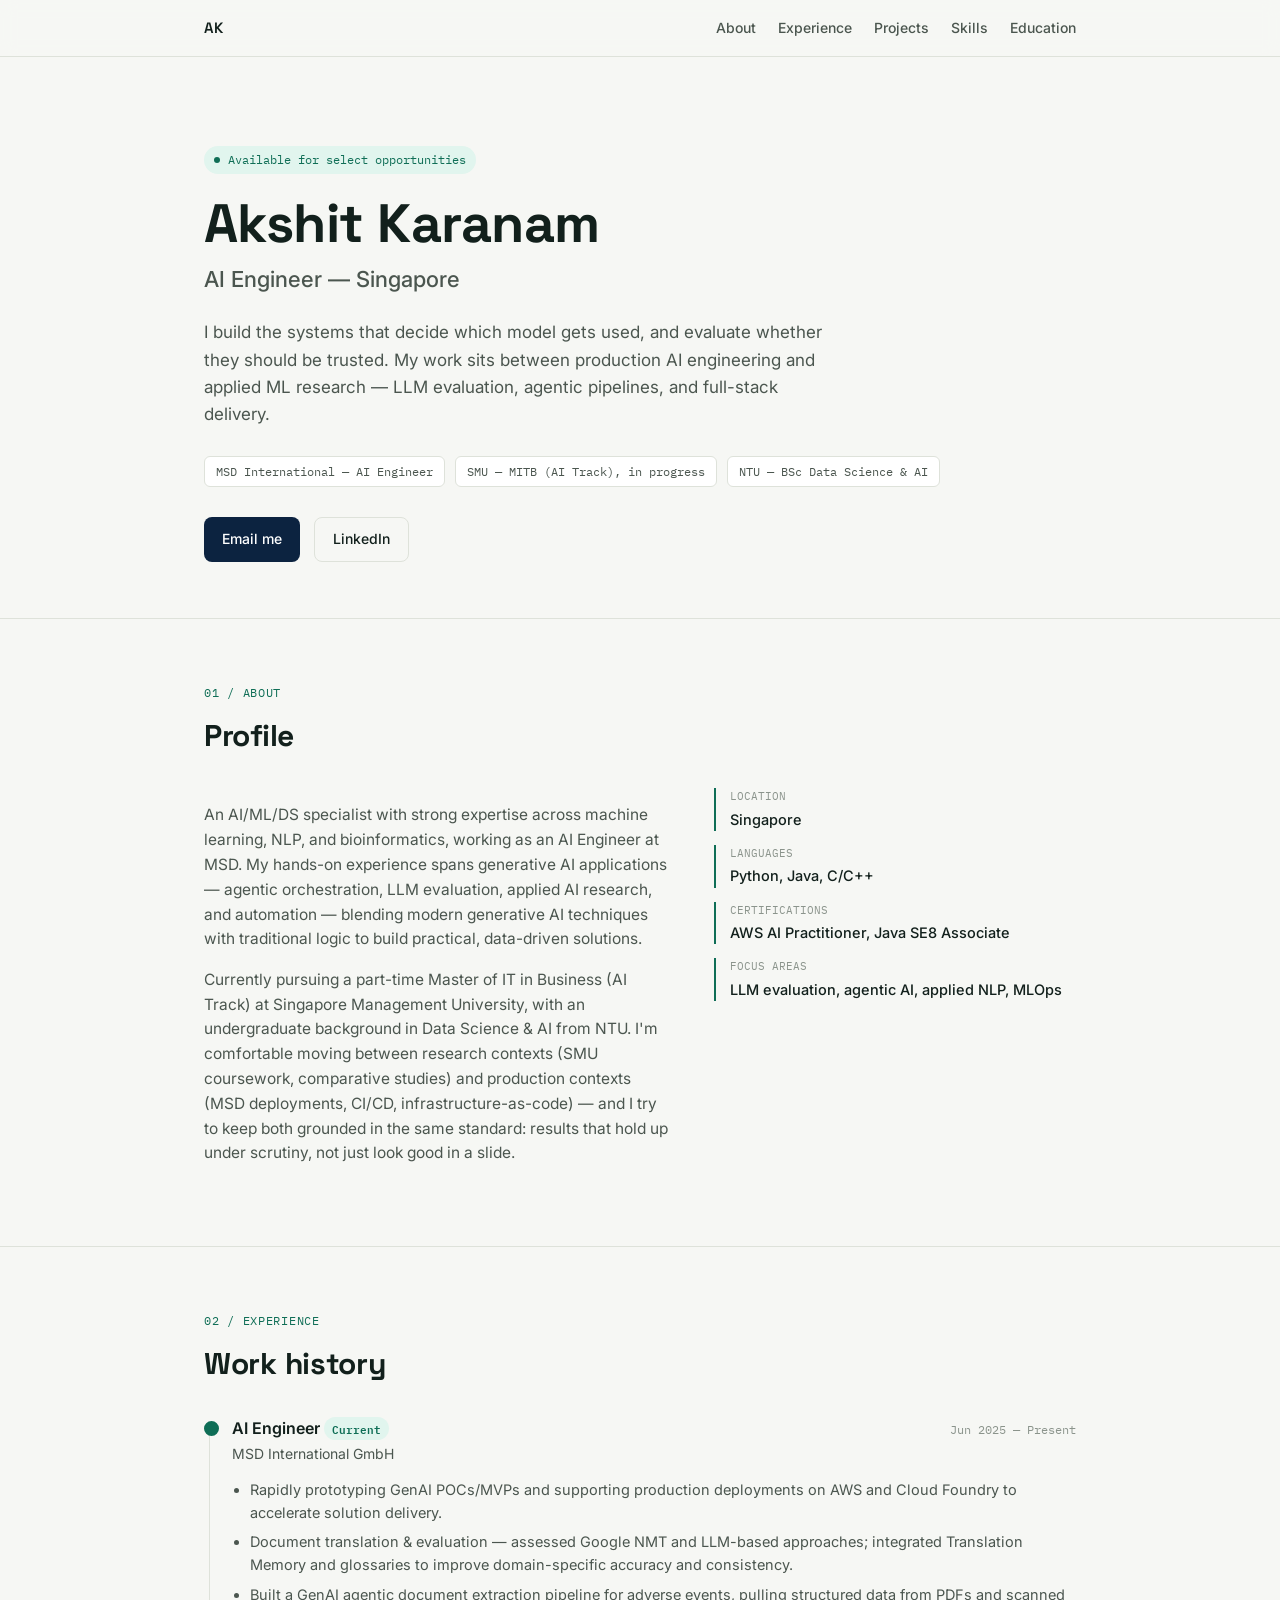
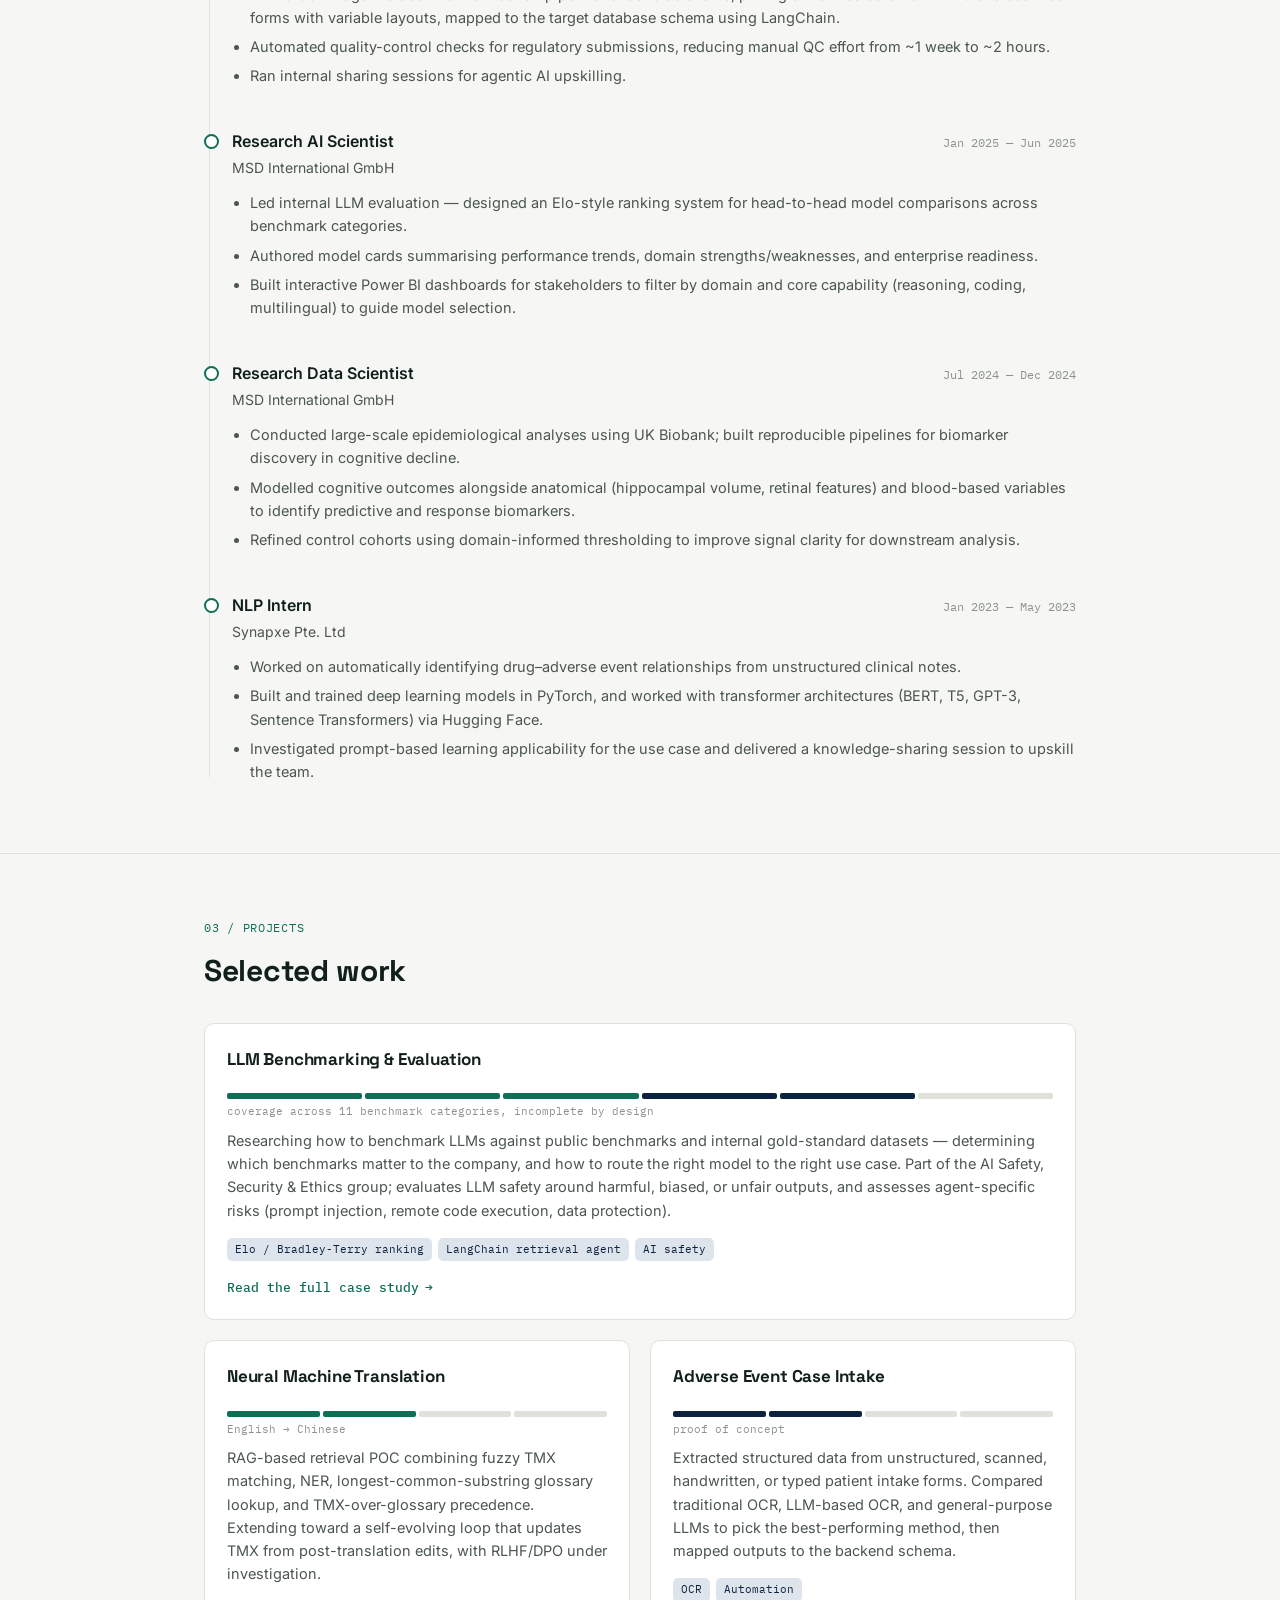
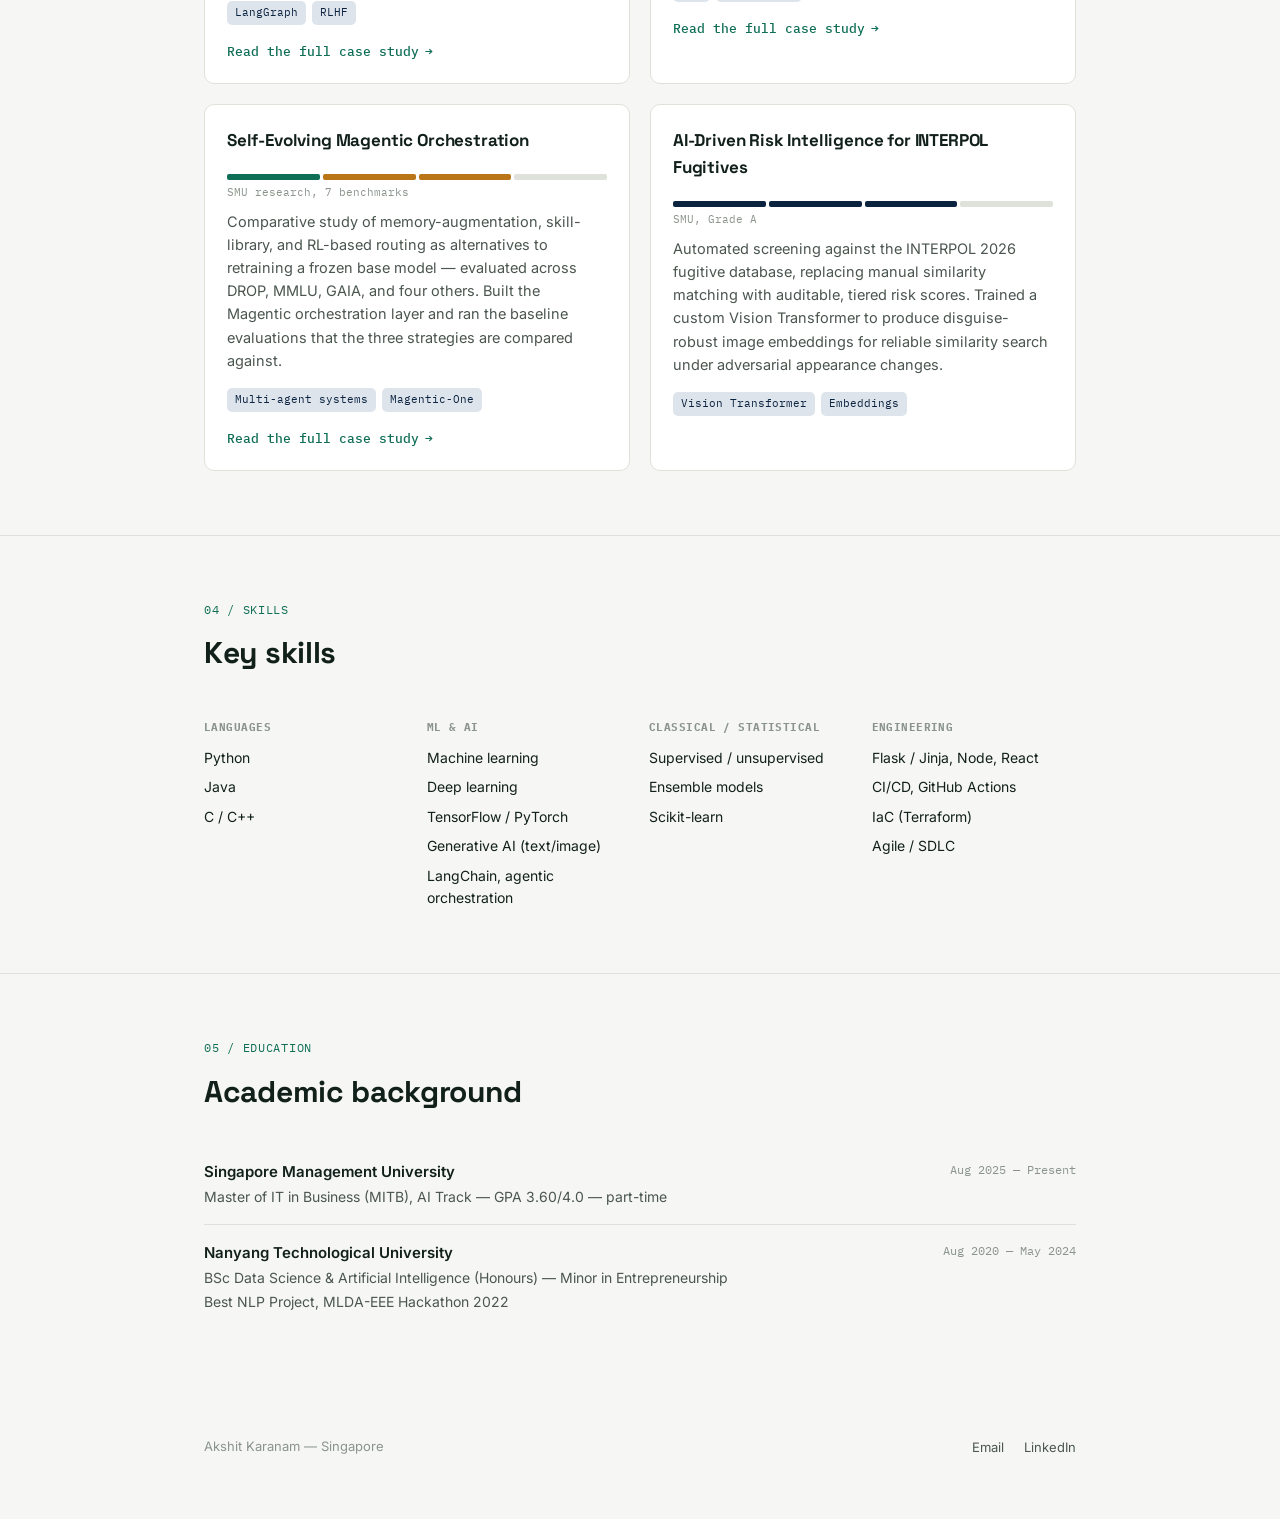
==== commit e6d00fc8: "magentic" ====
--- a/index.html
+++ b/index.html
@@ -169,6 +169,7 @@
         <div class="cov-label">SMU research, 7 benchmarks</div>
         <p>Comparative study of memory-augmentation, skill-library, and RL-based routing as alternatives to retraining a frozen base model — evaluated across DROP, MMLU, GAIA, and four others. Built the Magentic orchestration layer and ran the baseline evaluations that the three strategies are compared against.</p>
         <div class="tag-row"><span class="tag">Multi-agent systems</span><span class="tag">Magentic-One</span></div>
+        <a class="card-link" href="projects/self-evolving-magentic-orchestration.html">Read the full case study <span class="arrow">→</span></a>
       </div>
 
       <div class="card">
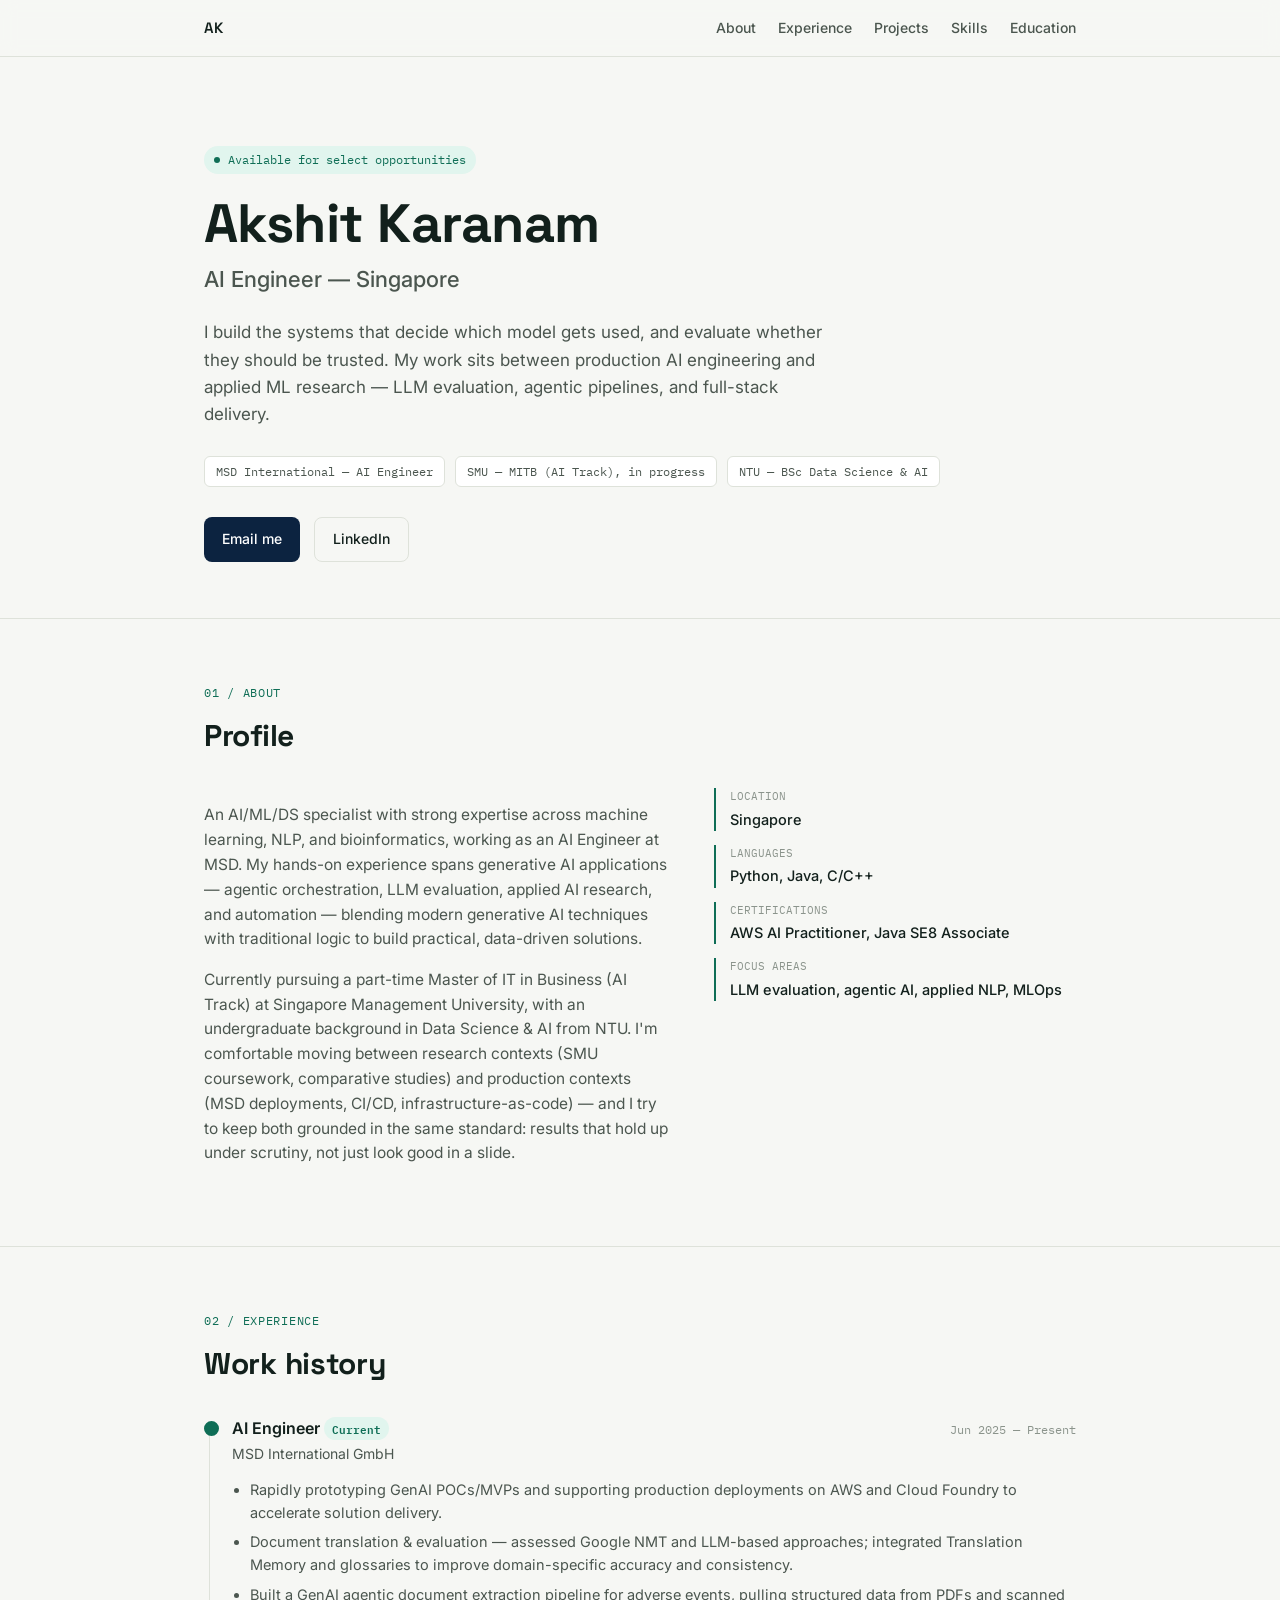
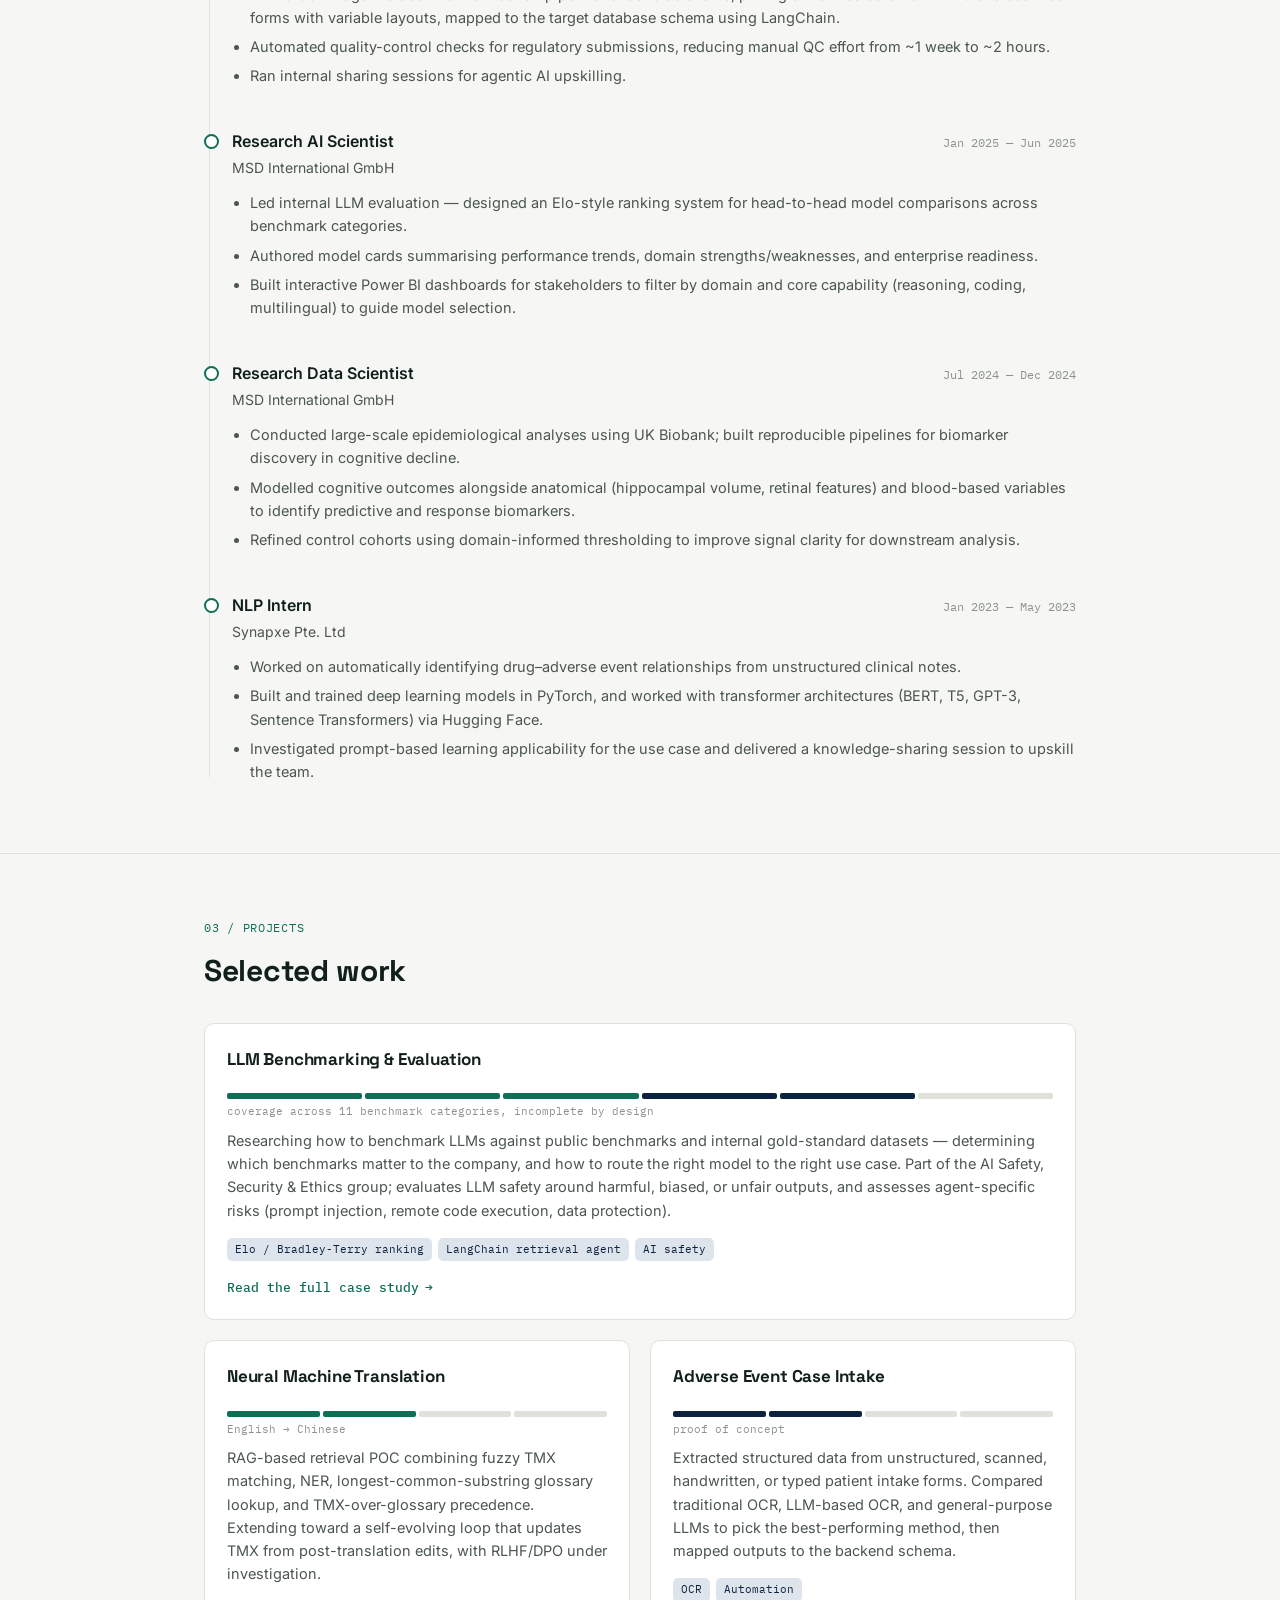
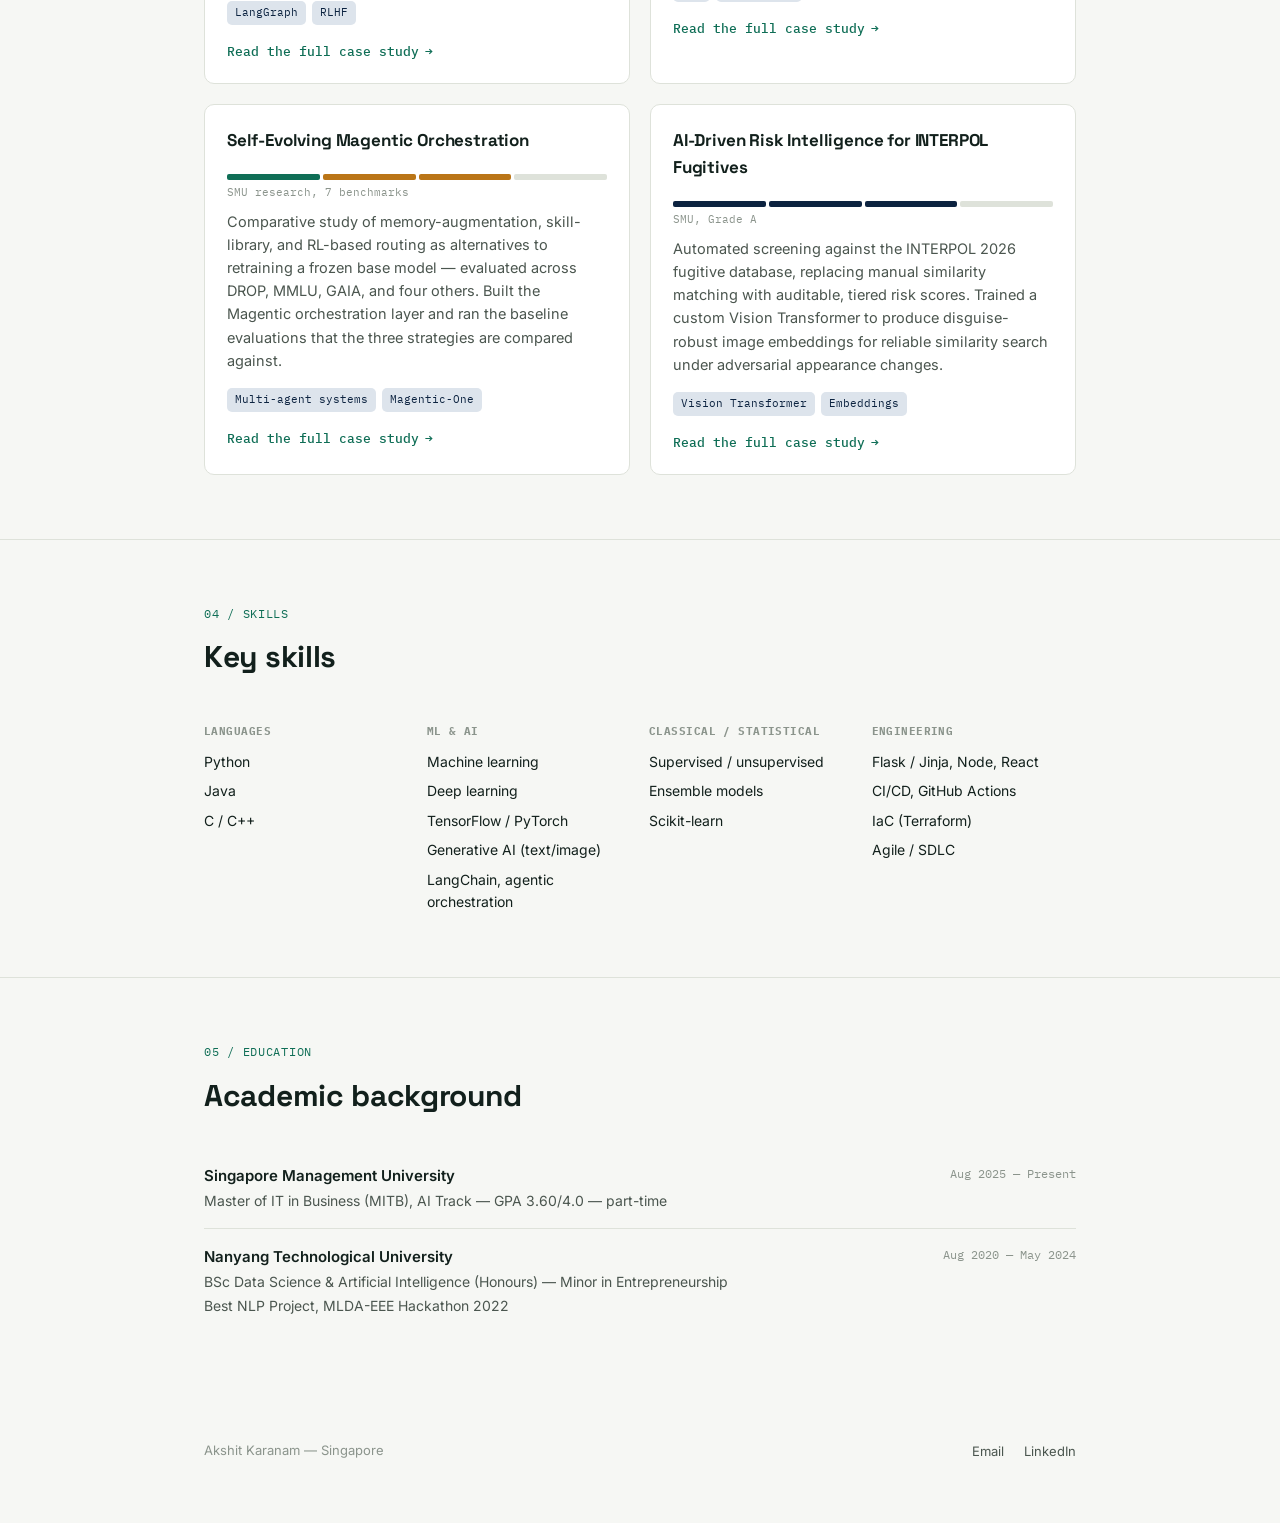
==== commit ff547c08: "interpol" ====
--- a/index.html
+++ b/index.html
@@ -178,6 +178,7 @@
         <div class="cov-label">SMU, Grade A</div>
         <p>Automated screening against the INTERPOL 2026 fugitive database, replacing manual similarity matching with auditable, tiered risk scores. Trained a custom Vision Transformer to produce disguise-robust image embeddings for reliable similarity search under adversarial appearance changes.</p>
         <div class="tag-row"><span class="tag">Vision Transformer</span><span class="tag">Embeddings</span></div>
+        <a class="card-link" href="projects/interpol-risk-intelligence.html">Read the full case study <span class="arrow">→</span></a>
       </div>
 
     </div>
